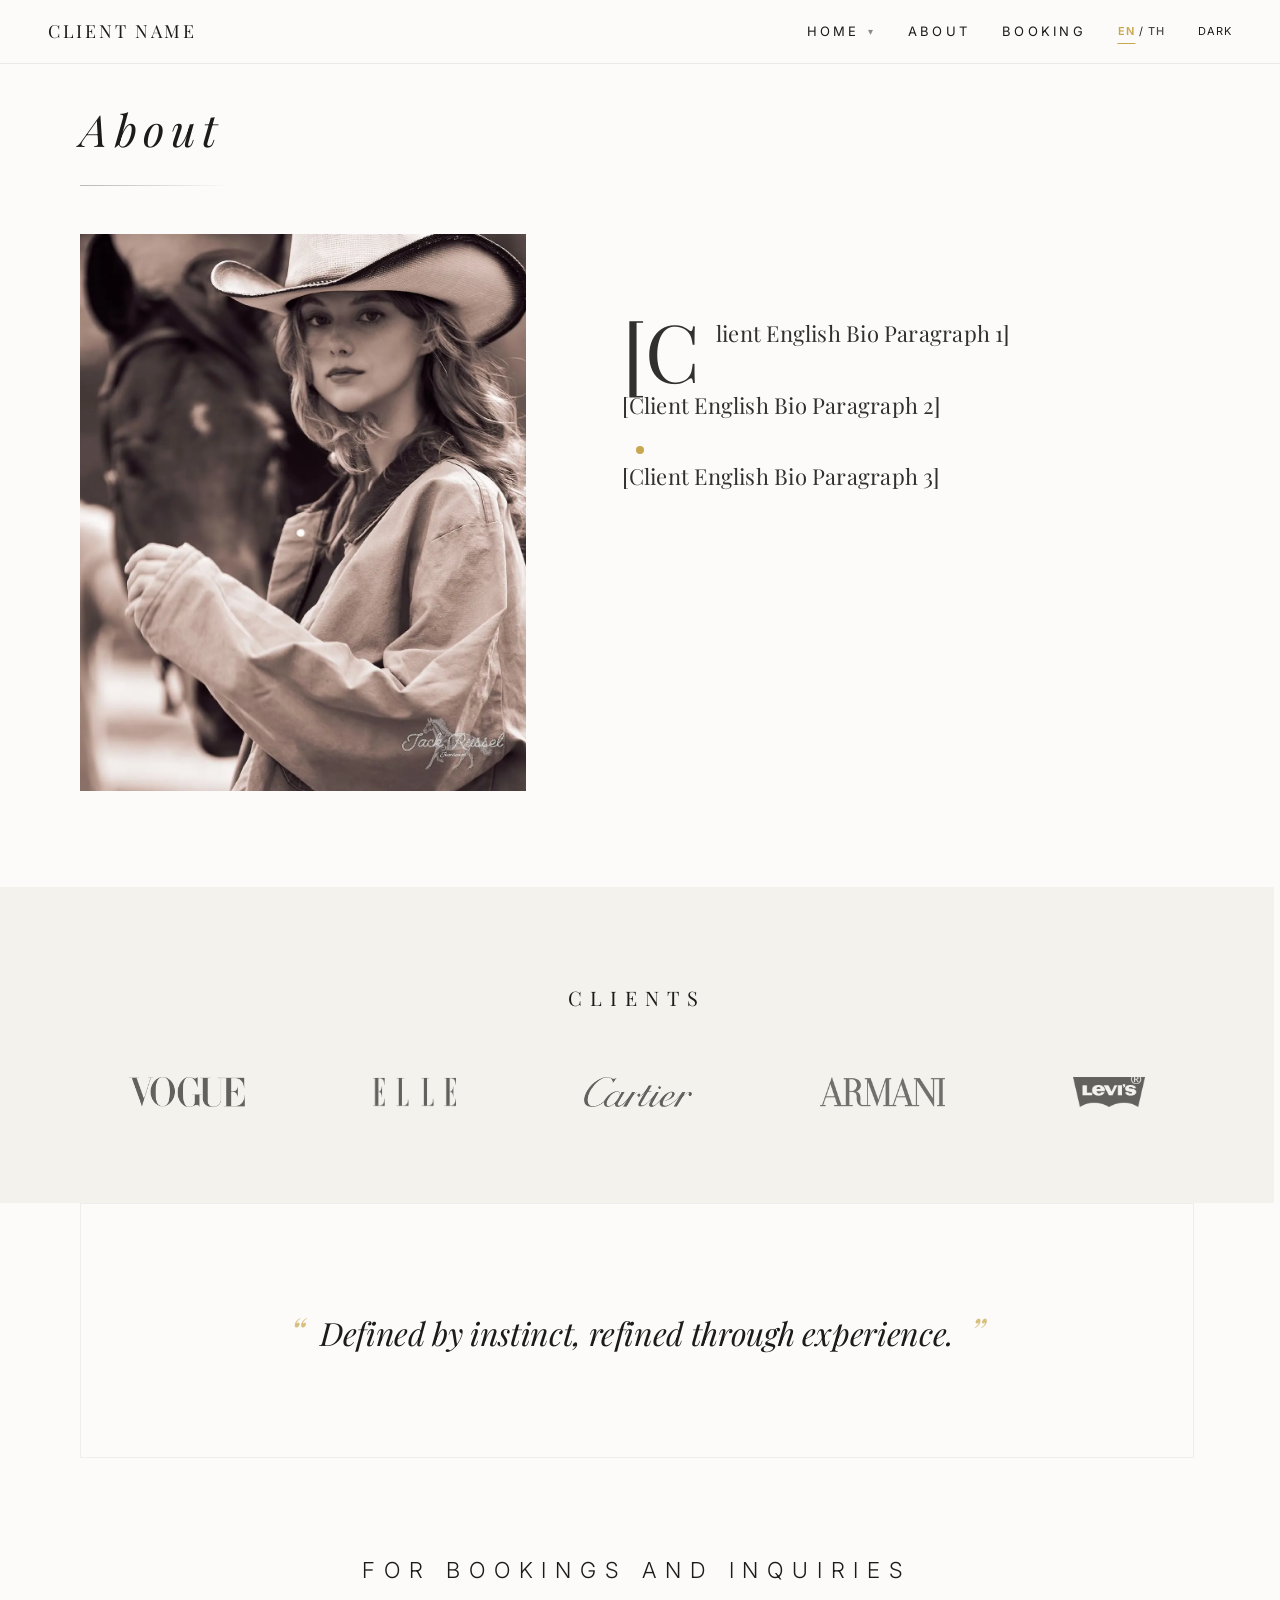
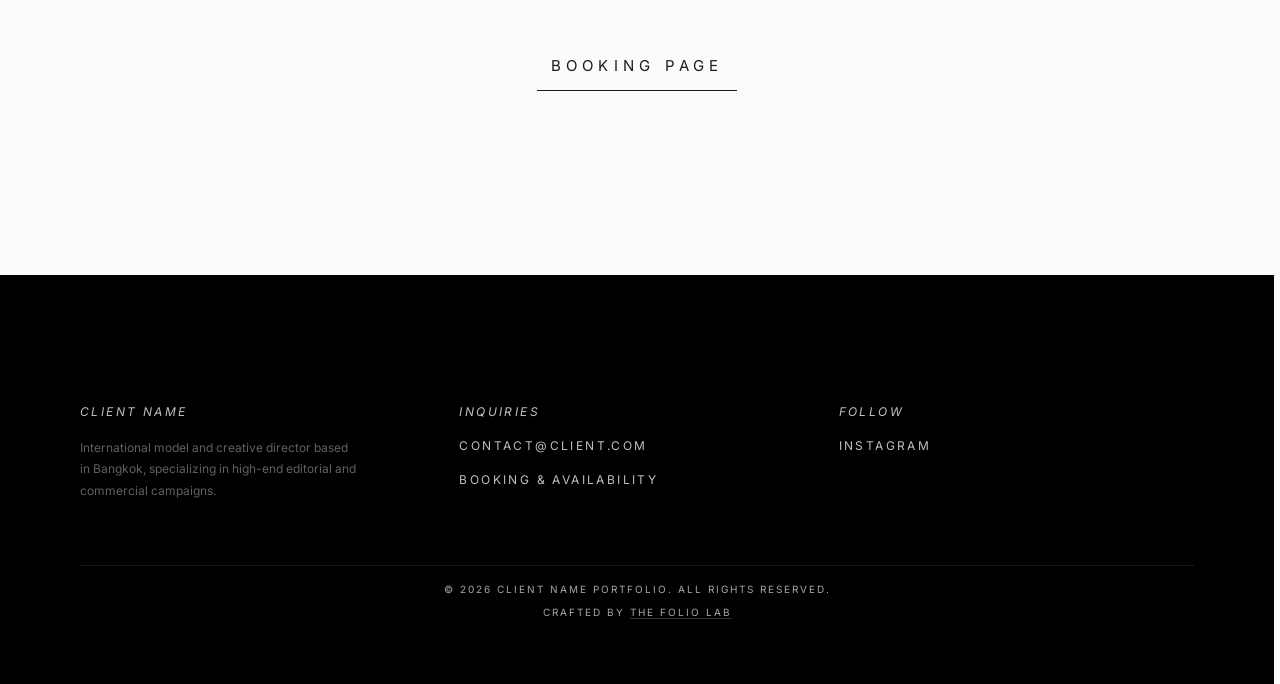
==== about.html @ 7b36c6d8 "Initial commit" ====
<!DOCTYPE html>
<html lang="en">
<head>
    <meta charset="UTF-8">
    <meta name="viewport" content="width=device-width, initial-scale=1.0">
    
    <!-- SEO & METADATA -->
    <meta name="description" content="Learn more about [Client Name] and their professional experience.">
    <meta name="robots" content="index, follow, max-image-preview:large">
    <link rel="canonical" href="https://your-client-domain.com/about.html">
    
    <!-- Open Graph -->
    <meta property="og:title" content="About | Client Name">
    <meta property="og:description" content="Learn more about [Client Name] and their professional experience.">
    <meta property="og:image" content="https://your-client-domain.com/image/about/01.webp">
    <meta property="og:url" content="https://your-client-domain.com/about.html">
    <meta property="og:type" content="profile">
    
    <!-- Twitter Cards -->
    <meta name="twitter:card" content="summary_large_image">
    <meta name="twitter:title" content="About | Client Name">
    <meta name="twitter:description" content="Learn more about [Client Name] and their professional experience.">
    <meta name="twitter:image" content="https://your-client-domain.com/image/about/01.webp">
    
    <meta name="apple-mobile-web-app-capable" content="yes">
    <meta name="apple-mobile-web-app-status-bar-style" content="black-translucent">
    <meta name="theme-color" content="#FCFBF9" media="(prefers-color-scheme: light)">
    <meta name="theme-color" content="#11100E" media="(prefers-color-scheme: dark)">
    <link rel="manifest" href="manifest.json">
    <title>About | Client Name</title>
    <link rel="stylesheet" href="style.css">
    <link href="https://fonts.googleapis.com/css2?family=Inter:wght@300;400;600&family=Playfair+Display:ital,wght@0,300;0,400;0,700;1,300;1,400&display=swap" rel="stylesheet">
    <script src="config.js"></script>

    <!-- JSON-LD Structured Data for Google -->
    <script type="application/ld+json">
    {
      "@context": "https://schema.org",
      "@type": "ProfilePage",
      "mainEntity": {
        "@type": "Person",
        "name": "Client Name",
        "image": "https://your-client-domain.com/image/about/01.webp",
        "description": "Professional model and creative director.",
        "url": "https://your-client-domain.com/about.html"
      }
    }
    </script>
</head>
<body>

    <script src="nav.js"></script>
    <section style="padding-top: 96px; border-top: none;">
        <div class="container">
            <div style="grid-column: span 12;">
                <h2 class="page-header">
                    <span lang="en">About</span>
                    <span lang="th">เกี่ยวกับฉัน</span>
                </h2>
                <div class="split-layout" style="text-align: left;">
                    <img src="image/about/01.webp" alt="Portrait" class="reveal reveal-restrained" loading="lazy">
                    <div class="bio reveal reveal-restrained delay-1">
                        <p lang="en">[Client English Bio Paragraph 1]</p>
                        <p lang="th">[Client Thai Bio Paragraph 1]</p>

                        <p lang="en">[Client English Bio Paragraph 2]</p>
                        <p lang="th">[Client Thai Bio Paragraph 2]</p>
                            
                        <p lang="en">[Client English Bio Paragraph 3]</p>
                        <p lang="th">[Client Thai Bio Paragraph 3]</p>
                    </div>
                </div>
            </div>
        </div>
    </section>

    <section class="container" style="background: var(--surface);">
        <div style="grid-column: span 12; padding: 96px 0;">
            <h2 class="reveal reveal-emotional" style="font-size: 20px; letter-spacing: 0.4em; text-align: center;">
                <span lang="en">Clients</span>
                <span lang="th">ลูกค้าที่ร่วมงาน</span>
            </h2>
            <div class="reveal reveal-fade delay-1" style="display: flex; justify-content: center; align-items: center; font-family: var(--serif); font-size: 24px; opacity: 0.6; flex-wrap: wrap; gap: 128px;">
                <img src="image/brand_icons/vogue.webp" alt="VOGUE" class="brand-logo" style="height: 30px; width: auto; object-fit: contain; pointer-events: none;" loading="lazy" decoding="async">
                <img src="image/brand_icons/elle.webp" alt="ELLE" class="brand-logo" style="height: 30px; width: auto; object-fit: contain; pointer-events: none;" loading="lazy" decoding="async">
                <img src="image/brand_icons/cartier.webp" alt="CARTIER" class="brand-logo" style="height: 30px; width: auto; object-fit: contain; pointer-events: none;" loading="lazy" decoding="async">
                <img src="image/brand_icons/armani.webp" alt="ARMANI" class="brand-logo" style="height: 30px; width: auto; object-fit: contain; pointer-events: none;" loading="lazy" decoding="async">
                <img src="image/brand_icons/levi.webp" alt="LEVI'S" class="brand-logo" style="height: 30px; width: auto; object-fit: contain; pointer-events: none;" loading="lazy" decoding="async">
            </div>
        </div>
    </section>

    <section class="container" style="padding-bottom: 160px;">
        <div style="grid-column: span 12;">
            <div class="reveal reveal-emotional" style="padding: 96px; border: 1px solid #eee;">
                <p class="editorial-quote">
                    <span lang="en">Defined by instinct, refined through experience.</span>
                    <span lang="th">ขับเคลื่อนด้วยสัญชาตญาณ หล่อหลอมด้วยประสบการณ์</span>
                </p>
            </div>
            
            <div style="margin-top: 96px; text-align: center;">
                <h3>
                    <span lang="en">For bookings and inquiries</span>
                    <span lang="th">สำหรับการจองและติดต่อสอบถาม</span>
                </h3>
                <a href="/booking.html" class="btn-bold reveal delay-1">
                    <span lang="en">Booking Page</span>
                    <span lang="th">ไปที่หน้าการจอง</span>
                </a>
            </div>
        </div>
    </section>

    <script src="footer.js"></script>
    <script src="main.js"></script>
</body>
</html>
---- style.css ----
/* ==========================================================================
   CLIENT CONFIGURATION (THEME SETTINGS)
   Update these variables to re-skin the entire website in seconds.
   ========================================================================== */
:root {
    /* 1. BRAND COLORS */
    --black: #000000;
    --white: #ffffff;
    --light-gray: #f5f5f5;
    --gold: #C9A74E; /* Primary Accent Color */

    /* 2. BRAND FONTS */
    --serif: 'Playfair Display', serif;
    --sans: 'Inter', -apple-system, BlinkMacSystemFont, "Segoe UI", Roboto, sans-serif;

    /* 3. SPACING */
    --margin: 80px;
    --gutter: 24px;

    /* Theme-aware variables */
    --bg: #FCFBF9; /* Warm alabaster white */
    --text: #1C1B19; /* Deep warm charcoal instead of pure black */
    --surface: #F4F2EC; /* Warm greige */
    --nav-bg: rgba(252, 251, 249, 0.98);
    --dropdown-bg: rgba(252, 251, 249, 0.85); /* Slightly higher opacity for warmth */
    --alt-bg: #F9F8F5; /* Warm off-white */
    --border-subtle: rgba(28, 27, 25, 0.08); /* Tinted subtle border */
    --scrollbar-thumb: rgba(28, 27, 25, 0.3); /* More visible scrollbar */
}

[data-theme="dark"] {
    --bg: #11100E; /* Subtle warm espresso black */
    --text: var(--white);
    --surface: #1C1A17; /* Warm dark gray */
    --nav-bg: rgba(17, 16, 14, 0.85);
    --dropdown-bg: rgba(28, 26, 23, 0.85);
    --alt-bg: #171512; /* Warm mid-dark gray */
    --border-subtle: rgba(255, 255, 255, 0.08); /* Slightly softer */
    --scrollbar-thumb: rgba(255, 255, 255, 0.3);
}

html {
    width: 100%;
    scrollbar-gutter: stable; /* Prevents layout shift when modals open */
}

/* Modern Scrollbar Styling (Vasilina Engine) */
::-webkit-scrollbar {
    width: 6px;
    background-color: transparent;
}
::-webkit-scrollbar-track {
    background-color: transparent;
}
::-webkit-scrollbar-thumb {
    background: var(--scrollbar-thumb);
    border-radius: 10px;
    border: 1px solid transparent;
    background-clip: padding-box;
}
::-webkit-scrollbar-thumb:hover {
    background: var(--text);
    border: 1px solid transparent;
    background-clip: padding-box;
}

/* Scroll Lock Engine (Vasilina) */
html.scroll-locked {
    scrollbar-width: none !important;
    -ms-overflow-style: none !important;
}
html.scroll-locked::-webkit-scrollbar { display: none !important; width: 0 !important; height: 0 !important; }

body {
    overflow-x: hidden;
    width: 100%;
}

* {
    margin: 0;
    padding: 0;
    box-sizing: border-box;
    -webkit-tap-highlight-color: transparent; /* Removes the default mobile browser gray tap blink universally */
}

body {
    background-color: var(--bg);
    color: var(--text);
    font-family: var(--sans);
    font-size: 18px;
    line-height: 1.5;
    letter-spacing: -0.02em; /* Slightly tighter for body text */
    -webkit-font-smoothing: antialiased;
}

/* Language Toggle Logic */
/* Hide Thai elements by default */
[lang="th"] { 
    display: none !important; 
}

/* Toggle logic: target only elements with the explicit lang attribute */
body.lang-th [lang="en"] { display: none !important; }
body.lang-th [lang="th"] { display: block !important; }
body.lang-th a[lang="th"], body.lang-th span[lang="th"] { display: inline-block !important; }

h1, h2, .logo {
    font-family: var(--serif);
    font-weight: 300; /* Lighter weight for elegance */
    text-transform: uppercase;
    letter-spacing: 0.15em; /* Increased letter spacing */
}

h1 { font-size: 96px; line-height: 0.85; } /* Larger and tighter line height */
h2 { font-size: 48px; margin-bottom: 64px; font-weight: 300; } /* Larger with more bottom margin */

h3 { 
    font-family: var(--sans); 
    font-size: 22px; 
    font-weight: 300; 
    text-transform: uppercase; 
    letter-spacing: 0.4em; 
    margin-bottom: 32px; 
    color: var(--text); 
    opacity: 1; /* Ensures text stays strictly black on white backgrounds */
}

a { text-decoration: none; color: inherit; transition: opacity 0.3s ease, color 0.3s ease; }
a:hover { opacity: 0.7; transition-delay: 0.1s; }

/* Brand Logos Theme Adaptability */
.brand-logo { 
    transition: filter 0.5s ease; 
    pointer-events: none; /* Foolproof kill switch: Blocks all click events and modal triggers */
}
[data-theme="dark"] .brand-logo { filter: invert(1) brightness(0.9); }

/* Grid System */
.container {
    max-width: 1440px;
    margin: 0 auto;
    padding: 0 var(--margin);
    display: grid;
    grid-template-columns: repeat(12, 1fr);
    gap: var(--gutter);
}

/* --- 2. NAVIGATION BAR --- */
nav {
    height: 64px; /* Reduced height for a sleeker look */
    display: flex;
    align-items: center;
    justify-content: space-between;
    padding: 0 48px; /* Reduced padding for precision */
    position: fixed;
    top: 0; 
    width: 100%;
    z-index: 100;
    background: var(--nav-bg);
    backdrop-filter: blur(10px);
    border-bottom: 1px solid var(--border-subtle);
    transition: all 0.5s cubic-bezier(0.16, 1, 0.3, 1);
}

/* --- NAVIGATION ENTRANCE ANIMATION --- */
@keyframes navEntrance {
    from {
        opacity: 0;
        transform: translateY(-10px);
    }
    to {
        opacity: 1;
        transform: translateY(0);
    }
}

.logo {
    opacity: 0;
    animation: navEntrance 1.2s cubic-bezier(0.16, 1, 0.3, 1) forwards;
    animation-delay: 0.1s;
}

@media (min-width: 769px) {
    .nav-links > * {
        opacity: 0;
        animation: navEntrance 1.2s cubic-bezier(0.16, 1, 0.3, 1) forwards;
    }
    .nav-links > *:nth-child(1) { animation-delay: 0.2s; }
    .nav-links > *:nth-child(2) { animation-delay: 0.3s; }
    .nav-links > *:nth-child(3) { animation-delay: 0.4s; }
    .nav-links > *:nth-child(4) { animation-delay: 0.5s; }
    .nav-links > *:nth-child(5) { animation-delay: 0.6s; }
}

@keyframes heroFadeIn {
    from { opacity: 0; transform: scale(1.1) translateZ(0); }
    to { opacity: 1; transform: scale(1) translateZ(0); }
}

.nav-links {
    display: flex;
    gap: 32px; /* Slightly tighter to fit theme toggle */
    font-size: 13px; /* Slightly larger font */
    text-transform: uppercase;
    letter-spacing: 0.25em; /* More spread out */
    margin-left: auto; /* Pushes the nav-links to the right */
    align-items: center;
}

.theme-toggle {
    font-size: 11px;
    letter-spacing: 0.1em;
    cursor: pointer;
    opacity: 0.6;
    transition: opacity 0.3s;
}

.lang-switch {
    font-size: 11px;
    letter-spacing: 0.1em;
    transition: all 0.3s ease;
}

.lang-switch span {
    opacity: 0.8; /* Improved visibility for non-active language */
    font-weight: 500;
    transition: all 0.3s ease;
    cursor: pointer;
    position: relative;
    display: inline-block;
}

/* Animated Line Indicator */
.lang-switch span::after {
    content: '';
    position: absolute;
    bottom: -4px;
    left: 50%;
    width: 100%;
    height: 1px;
    background-color: currentColor; /* Matches the text color automatically */
    transform: translateX(-50%) scaleX(0);
    transition: transform 0.4s cubic-bezier(0.16, 1, 0.3, 1), opacity 0.4s ease;
    opacity: 0;
}

/* Highlight EN when active */
body:not(.lang-th) .lang-switch .en {
    opacity: 1;
    font-weight: 600;
    color: var(--gold) !important;
}
body:not(.lang-th) .lang-switch .en::after {
    transform: translateX(-50%) scaleX(1);
    opacity: 1;
}

/* Highlight TH when active */
body.lang-th .lang-switch .th {
    opacity: 1;
    font-weight: 600;
    color: var(--gold) !important;
}
body.lang-th .lang-switch .th::after {
    transform: translateX(-50%) scaleX(1);
    opacity: 1;
}

.logo, .nav-links a, .lang-switch {
    color: var(--text);
    transition: color 0.5s cubic-bezier(0.16, 1, 0.3, 1);
}

/* Prevent native mobile dragging and highlighting of navigation links */
.logo, .nav-links a, .lang-switch span, .theme-toggle, .mobile-toggle {
    -webkit-user-drag: none;
    -webkit-touch-callout: none;
    user-select: none;
}

.nav-links a.active, .dropdown-trigger.active {
    color: var(--gold) !important; /* Bold gold for active state */
}

.back-to-top {
    position: fixed;
    bottom: 40px;
    right: 40px;
    font-size: 10px;
    text-transform: uppercase;
    letter-spacing: 0.4em;
    z-index: 90;
    opacity: 0;
    pointer-events: none;
    transform: translateY(20px);
    transition: opacity 0.6s cubic-bezier(0.16, 1, 0.3, 1), transform 0.6s cubic-bezier(0.16, 1, 0.3, 1), background-color 0.3s ease, color 0.3s ease, border-color 0.3s ease;
    cursor: pointer;
    background: var(--nav-bg);
    backdrop-filter: blur(10px);
    padding: 12px 24px;
    border: 1px solid var(--border-subtle);
    color: var(--text);
    -webkit-tap-highlight-color: transparent;
}
.back-to-top.visible { opacity: 1; pointer-events: auto; transform: translateY(0); }

/* Homepage Hero State: Transparent background and white text when not scrolled */
nav.on-hero:not(.scrolled) {
    background: transparent;
    backdrop-filter: none;
    border-bottom: 1px solid transparent;
}

nav.on-hero:not(.scrolled) .logo,
nav.on-hero:not(.scrolled) .nav-links a,
nav.on-hero:not(.scrolled) .lang-switch,
nav.on-hero:not(.scrolled) .theme-toggle {
    color: var(--white);
}

/* Editorial Dropdown Styling */
.dropdown {
    position: relative;
    display: inline-block;
}

.dropdown-trigger {
    position: relative;
    z-index: 102; /* Elevates above the invisible hover bridge so it remains clickable */
    display: inline-flex;
    align-items: center;
}

.dropdown-trigger::after {
    content: '▾';
    margin-left: 8px;
    font-size: 10px;
    opacity: 0.5;
    display: inline-block;
    transition: transform 0.4s cubic-bezier(0.16, 1, 0.3, 1);
}

.dropdown:hover .dropdown-trigger::after {
    transform: rotate(180deg);
    opacity: 1;
    transition-delay: 0.1s;
}

.dropdown-content {
    position: absolute;
    top: 100%;
    left: 50%;
    transform: translateX(-50%) translateY(8px); /* Tighter emergence */
    background: var(--dropdown-bg);
    backdrop-filter: blur(15px); /* Lighter blur */
    min-width: 140px; /* Reduced width */
    padding: 8px 0; /* Reduced padding */
    border: 1px solid var(--border-subtle); /* Subtle attachment */
    border-radius: 0; /* Removed border radius */
    box-shadow: none; /* Removed shadow */
    opacity: 0;
    visibility: hidden;
    transition: opacity 0.3s ease, transform 0.3s cubic-bezier(0.16, 1, 0.3, 1), visibility 0.3s;
    z-index: 101;
}

.dropdown:hover .dropdown-content {
    opacity: 1;
    visibility: visible;
    transform: translateX(-50%) translateY(0) scale(1);
    transition-delay: 0.1s;
}

.dropdown-content a {
    display: block !important; 
    padding: 12px 16px;
    font-size: 10px;
    text-align: center;
    letter-spacing: 0.3em;
    color: var(--text) !important; /* Ensure readability on theme background */
    opacity: 0;
    transform: translateY(4px);
    transition: opacity 0.3s ease, transform 0.3s ease, color 0.3s ease;
}

.dropdown:hover .dropdown-content a {
    opacity: 1;
    transform: translateY(0);
}

/* Subtle staggered entrance for the text */
.dropdown:hover .dropdown-content a:nth-child(1) { transition-delay: 0.15s; }
.dropdown:hover .dropdown-content a:nth-child(2) { transition-delay: 0.2s; }
.dropdown:hover .dropdown-content a:nth-child(3) { transition-delay: 0.25s; }
.dropdown:hover .dropdown-content a:nth-child(4) { transition-delay: 0.3s; }
.dropdown:hover .dropdown-content a:nth-child(5) { transition-delay: 0.35s; }

.dropdown-content a.active {
    color: var(--gold) !important;
    font-weight: 600;
}

/* Hamburger Icon */
.mobile-toggle {
    display: none;
    flex-direction: column;
    gap: 8px;
    cursor: pointer;
    z-index: 1001;
    /* Mobile entrance animation */
    opacity: 0;
    animation: navEntrance 1.2s cubic-bezier(0.16, 1, 0.3, 1) forwards;
    animation-delay: 0.2s;
}

.mobile-toggle span {
    width: 22px;
    height: 1px;
    background-color: currentColor;
    transition: all 0.3s cubic-bezier(0.16, 1, 0.3, 1);
}

.btn-book {
    border: 0.5px solid var(--black); /* Keep thin border */
    padding: 12px 24px; /* Slightly more padding */
    font-size: 13px; /* Slightly smaller font */
    text-transform: uppercase;
    letter-spacing: 0.15em; /* Refined letter spacing */
}

/* --- 3. HOMEPAGE SPECIFIC SECTIONS --- */
.hero {
    height: 100vh;
    display: flex;
    align-items: flex-end;
    padding: var(--margin);
    position: relative;
    color: var(--white);
    overflow: hidden; /* Necessary for the scale effect */
}

.hero-bg {
    position: absolute;
    inset: 0;
    background-color: #ccc;
    background-repeat: no-repeat;
    background-position: center 10%;
    background-size: cover;
    z-index: 0;
    transform-origin: center 20%;
    opacity: 1;
    -webkit-backface-visibility: hidden;
    backface-visibility: hidden;
    will-change: transform; /* Offloads parallax strictly to the GPU */
}

.hero:not(.loaded) .hero-bg {
    opacity: 0; /* Hide strictly while waiting for the JS gatekeeper */
}

.hero.loaded .hero-bg {
    animation: heroFadeIn 2.5s cubic-bezier(0.16, 1, 0.3, 1) both;
}

.hero-content p {
    text-transform: uppercase; /* Keep uppercase */
    letter-spacing: 0.4em; /* More spread out */
    font-size: 14px;
    margin-bottom: 12px;
    opacity: 0.9;
}

.hero::after {
    content: '';
    position: absolute;
    inset: 0;
    background: linear-gradient(to top, rgba(0,0,0,0.4), transparent);
}

.hero-content {
    position: relative;
    z-index: 1;
    max-width: 600px;
    margin-left: 6vw; /* Editorial asymmetry */
    padding-bottom: 4vh; /* Lift slightly from bottom */
}

.hero-tagline {
    font-family: var(--sans);
    font-size: 13px;
    font-weight: 400;
    text-transform: uppercase;
    letter-spacing: 0.5em; /* Editorial wide tracking */
    opacity: 0.7;
    margin-top: 24px; 
    position: relative;
}

/* Subtle Line Separator */
.hero-tagline::before {
    content: '';
    position: absolute;
    top: -12px; /* Positioned exactly in the middle of the gap */
    left: 0;
    width: 0;
    height: 1px;
    background-color: var(--white);
    opacity: 0.3;
    transition: width 1s cubic-bezier(0.16, 1, 0.3, 1) 0.2s; /* Synchronized with delay-1 */
}

/* Ensures tagline maintains its editorial softness after reveal */
.hero-tagline.reveal.active {
    opacity: 0.7;
}

.hero-tagline.reveal.active::before {
    width: 40px;
}

.hero-btns {
    margin-top: 32px;
    display: flex;
    gap: 24px;
}

.btn-primary, .btn-secondary, .btn-bold, .lang-switch span {
    transition: all 0.3s ease;
    -webkit-tap-highlight-color: transparent; /* Removes the default browser gray blink */
}

.btn-primary { background: var(--white); color: var(--black); padding: 16px 48px; font-size: 13px; text-transform: uppercase; letter-spacing: 0.25em; }
.btn-secondary { border: 1px solid var(--white); color: var(--white); padding: 16px 48px; font-size: 13px; text-transform: uppercase; letter-spacing: 0.25em; }

@media (hover: hover) {
    .back-to-top:hover { 
        color: var(--gold); 
        background: var(--white);
        border-color: var(--gold);
        transition-delay: 0.1s;
    }

    .logo:hover, 
    .nav-links a:hover, 
    .lang-switch span:hover,
    .theme-toggle:hover {
        color: var(--gold) !important;
        opacity: 1;
        transition-delay: 0.1s;
    }

    .btn-primary:hover {
        background-color: var(--gold);
        color: var(--white);
        opacity: 1;
        transition-delay: 0.1s;
    }

    .btn-secondary:hover {
        border-color: var(--gold);
        color: var(--gold);
        opacity: 1;
        transition-delay: 0.1s;
    }

    .btn-bold:hover {
        border-bottom-color: transparent;
        transform: translateY(-2px);
        color: var(--gold);
        transition-delay: 0.1s;
    }
}

/* Momentary "Blink" effect on click/tap */
.btn-primary:active {
    background: var(--gold) !important; /* The white background blinks gold */
    color: var(--black) !important; /* The black text stays black */
    transform: scale(0.97);
    transition: none; /* Instant feedback for the blink */
}

.btn-secondary:active {
    border-color: var(--gold) !important; /* The white border blinks gold */
    color: var(--gold) !important; /* The white text blinks gold */
    background: transparent !important; /* The background stays empty */
    transform: scale(0.97);
    transition: none;
}

.back-to-top:active {
    background: var(--gold) !important; /* The white background blinks gold */
    border-color: var(--gold) !important;
    color: var(--black) !important; /* The black text stays black */
    transform: scale(0.97);
    transition: none;
}

.lang-switch span:active {
    color: var(--gold) !important;
    opacity: 1 !important;
    transform: scale(0.95);
    transition: none;
}

/* Sections */
section { 
    padding: 96px 0; 
    border-top: none;
    width: 100%;
    position: relative;
    scroll-margin-top: 64px; /* Accounts for fixed header height */
}

/* --- ANIMATIONS --- */

.reveal {
    opacity: 0;
    transform: translateY(20px);
    transition: transform 0.8s cubic-bezier(0.16, 1, 0.3, 1), opacity 0.8s cubic-bezier(0.16, 1, 0.3, 1);
}

.reveal.active {
    opacity: 1;
    transform: translateY(0);
}

/* --- MOTION HIERARCHY MODIFIERS --- */
/* Modifies the transition timing for both entrance and resting states */
.reveal.reveal-cinematic { transition: transform 1.2s cubic-bezier(0.16, 1, 0.3, 1), opacity 1.2s cubic-bezier(0.16, 1, 0.3, 1); }
.reveal.reveal-confident { transition: transform 0.6s cubic-bezier(0.16, 1, 0.3, 1), opacity 0.6s cubic-bezier(0.16, 1, 0.3, 1); }
.reveal.reveal-fade      { transition: opacity 1.4s cubic-bezier(0.16, 1, 0.3, 1); }
.reveal.reveal-restrained{ transition: transform 1.0s cubic-bezier(0.16, 1, 0.3, 1), opacity 1.0s cubic-bezier(0.16, 1, 0.3, 1); }
.reveal.reveal-emotional { transition: opacity 1.8s cubic-bezier(0.16, 1, 0.3, 1); }

/* Modifies the starting position strictly before the element becomes active */
.reveal.reveal-cinematic:not(.active)  { transform: translateY(30px); }
.reveal.reveal-confident:not(.active)  { transform: translateY(10px); }
.reveal.reveal-fade:not(.active)       { transform: translateY(0); }
.reveal.reveal-restrained:not(.active) { transform: translateY(15px); }
.reveal.reveal-emotional:not(.active)  { transform: translateY(0); }

/* Staggered Reveal Delays */
.reveal.delay-1 { transition-delay: 0.15s; }
.reveal.delay-2 { transition-delay: 0.3s; }
.reveal.delay-3 { transition-delay: 0.45s; }
.reveal.delay-4 { transition-delay: 0.6s; }

.bg-alt {
    background-color: var(--alt-bg); /* Theme-aware background */
}

#highlights .container {
    max-width: 1600px;
}

.featured-grid {
    display: grid;
    grid-template-columns: repeat(4, 1fr);
    gap: var(--gutter);
    contain: layout; /* Helps Safari performance and stability */
}

.featured-item {
    display: block;
    position: relative;
    overflow: hidden;
    background-color: var(--surface);
    aspect-ratio: 3 / 4; /* Eliminates layout thrashing by holding the shape while loading */
    will-change: transform, opacity; /* Pre-allocates memory for smooth entrance reveal */
    transition: transform 0.8s cubic-bezier(0.16, 1, 0.3, 1), opacity 0.8s cubic-bezier(0.16, 1, 0.3, 1);
}

.featured-item img {
    width: 100%; 
    height: 100%;
    object-fit: cover;
    display: block;
    position: relative;
    z-index: 1;
    background-color: var(--surface);
    will-change: transform, opacity; /* Pre-allocates memory for hover state and smooth reveal */
    transition: transform 0.8s cubic-bezier(0.16, 1, 0.3, 1), opacity 0.8s cubic-bezier(0.16, 1, 0.3, 1);
}

.featured-item img:hover {
    opacity: 0.85;
    -webkit-transform: scale(1.02);
    transform: scale(1.02);
    transition-delay: 0.1s;
}

.full-grid {
    display: flex;
    gap: 48px; /* Reduced from 80px for a tighter editorial look */
    align-items: flex-start;
}

.portfolio-column {
    flex: 1;
    display: flex;
    gap: 16px;
    align-items: start;
}

.masonry-col {
    flex: 1;
    display: flex;
    flex-direction: column;
    gap: 16px;
}

.full-grid img { 
    width: 100%; 
    height: auto;
    display: block;
    background-color: var(--surface);
    position: relative;
    z-index: 1; /* Establishes clean stacking context */
    will-change: transform, opacity, box-shadow; /* Eliminates hover stutter and smooths entrance reveal */
    transition: transform 0.8s cubic-bezier(0.16, 1, 0.3, 1), opacity 0.8s cubic-bezier(0.16, 1, 0.3, 1), box-shadow 0.8s cubic-bezier(0.16, 1, 0.3, 1);
}

.full-grid img:hover { 
    -webkit-transform: scale(1.02);
    transform: scale(1.02); 
    z-index: 2; /* Forces image above column cuts on Safari */
    box-shadow: 0 20px 40px rgba(0, 0, 0, 0.1);
    transition-delay: 0.1s;
    opacity: 0.999; /* Force Safari layer redraw */
}

.video-grid {
    display: grid;
    grid-template-columns: repeat(2, 1fr);
    gap: var(--gutter);
    align-items: start;
}

.video-item {
    display: block;
    position: relative;
    overflow: hidden;
    will-change: transform, opacity; /* Smooths entrance reveal */
    transition: transform 0.8s cubic-bezier(0.16, 1, 0.3, 1), opacity 0.8s cubic-bezier(0.16, 1, 0.3, 1);
}

.video-grid video, .video-grid iframe, .video-grid wistia-player {
    width: 100%;
    aspect-ratio: 16 / 9;
    background-color: var(--surface);
    object-fit: cover;
    display: block;
    position: relative;
    z-index: 1;
    transition: transform 0.8s cubic-bezier(0.16, 1, 0.3, 1), opacity 0.8s cubic-bezier(0.16, 1, 0.3, 1);
}

.video-item:hover iframe, .video-item:hover video, .video-item:hover wistia-player {
    opacity: 0.9;
    -webkit-transform: scale(1.02);
    transform: scale(1.02);
    transition-delay: 0.1s;
}

.digitals-grid {
    display: grid;
    grid-template-columns: repeat(4, 1fr);
    gap: var(--gutter);
    contain: layout; /* Locks the grid geometry to prevent JS sorting scramble */
}
.digitals-grid img {
    width: 100%;
    aspect-ratio: 3 / 4;
    object-fit: cover;
    background-color: var(--surface);
    filter: none; /* Digitals stay raw/natural */
    display: block;
    position: relative;
    z-index: 1;
    will-change: transform, opacity; /* Hardware acceleration for smooth sweep */
    transition: transform 0.8s cubic-bezier(0.16, 1, 0.3, 1), opacity 0.8s cubic-bezier(0.16, 1, 0.3, 1);
}

.digitals-grid img:hover {
    -webkit-transform: scale(1.03);
    transform: scale(1.03);
    opacity: 0.9;
    transition-delay: 0.1s;
}

/* Prevent visual drop-glitch when opening modals */
@media (hover: hover) {
    img.freeze-hover {
        transform: scale(1.02) !important;
        opacity: 0.85 !important;
        z-index: 2 !important;
    }
    .full-grid img.freeze-hover {
        box-shadow: 0 20px 40px rgba(0, 0, 0, 0.1) !important;
        opacity: 0.999 !important; /* Safari hack */
    }
    .digitals-grid img.freeze-hover {
        transform: scale(1.03) !important;
        opacity: 0.9 !important;
    }
}

/* Section Labels for UX */
.section-label {
    grid-column: span 12;
    font-family: var(--serif);
    font-size: 32px;
    font-style: italic;
    text-transform: capitalize;
    letter-spacing: 0.15em;
    color: var(--text);
    opacity: 1; /* Ensures labels stay strictly black on white backgrounds */
    margin-bottom: 48px; 
    text-align: left; /* Shift from center to left for editorial feel */
    padding-left: 24px; /* Subtle offset */
}

.section-label {
    position: relative; /* Needed for absolute positioning of pseudo-elements */
    padding-bottom: 24px; /* Space for the line below */
}

.section-label::before {
    content: '';
    position: absolute;
    bottom: 0;
    left: 24px; /* Match padding */
    width: 120px;
    height: 1px;
    background: linear-gradient(to right, var(--text), transparent); /* Fade out to the right */
    opacity: 0.3;
}

.section-label::after { content: none; }

/* Center alignment override for Measurements */
#measurements .section-label {
    text-align: center;
    padding-left: 0;
}
#measurements .section-label::before {
    left: 50%;
    transform: translateX(-50%);
    background: linear-gradient(to right, transparent, var(--text), transparent); /* Fade evenly */
}

/* --- 5. SUBPAGE HEADERS (Independent from Homepage) --- */
.page-header {
    font-family: var(--serif);
    font-size: 44px;
    font-style: italic;
    text-transform: capitalize;
    letter-spacing: 0.15em;
    color: var(--text);
    text-align: left;
    margin-bottom: 48px;
    position: relative;
    padding-bottom: 24px;
}

.page-header::before {
    content: '';
    position: absolute;
    bottom: 0;
    left: 0;
    width: 150px; /* Slightly wider line for main pages */
    height: 1px;
    background: linear-gradient(to right, var(--text), transparent); /* Fade out to the right */
    opacity: 0.3;
}

.page-description {
    font-family: var(--serif);
    font-style: italic;
    font-size: 20px;
    line-height: 1.6;
    opacity: 0.9; /* Subtle softness but maintains black character */
    color: var(--text);
    text-align: left;
}

.editorial-quote {
    font-family: var(--serif);
    font-style: italic;
    font-size: 32px;
    line-height: 1.6;
    color: var(--text);
    opacity: 1; /* Ensures quote remains impactful black on white */
    text-align: center;
}

.editorial-quote::before,
.editorial-quote::after {
    color: var(--gold);
    opacity: 0.7;
    font-size: 1.2em;
    transition: opacity 0.3s ease;
}

.editorial-quote::before { content: '“'; margin-right: 8px; }
.editorial-quote::after { content: '”'; margin-left: 8px; }

#measurements {
    padding: 48px 0;
}

.info-strip {
    padding: 24px 0;
    text-align: center;
    display: flex;
    justify-content: center;
    gap: 48px;
    font-family: var(--serif);
    font-style: italic;
    font-size: 18px;
    letter-spacing: 2px;
    opacity: 0.8;
}

/* --- 4. CALL TO ACTION & FOOTER --- */
.cta-section {
    text-align: center;
    padding: 160px 0;
    border-top: 1px solid rgba(0,0,0,0.05);
}

.btn-bold {
    display: inline-block;
    border-bottom: 1px solid var(--text);
    color: var(--text);
    padding: 12px 0; /* Slightly more vertical padding */
    margin: 24px 12px;
    font-size: 15px; /* Slightly larger font */
    text-transform: uppercase;
    letter-spacing: 0.35em; /* More spread out */
    min-width: 200px;
    transition: all 0.3s ease;
}

.contact-list {
    display: flex;
    justify-content: center;
    gap: 32px;
    flex-wrap: wrap;
    margin-top: 24px;
}

.contact-list .btn-bold {
    margin: 12px 0; /* Horizontal spacing is now handled by gap */
    min-width: 160px; /* More compact for a single-row feel */
}

/* --- 5. PAGE SPECIFIC LAYOUTS (About & Booking) --- */
.split-layout {
    display: flex;
    gap: 96px;
    align-items: flex-start;
}
.split-layout img { width: 40%; height: auto; }
.split-layout .bio { 
    width: 50%; 
    font-family: var(--serif); 
    font-size: 22px; 
    line-height: 1.8; 
    color: var(--text); 
    opacity: 0.9;
    letter-spacing: 0.01em;
    text-align: left;
    margin-top: 80px; /* Staggered offset relative to the image */
}
.split-layout .bio p { margin-bottom: 32px; }
.split-layout .bio p:last-child { margin-bottom: 0; }

/* Editorial Drop Cap */
.split-layout .bio p:first-of-type::first-letter {
    float: left;
    font-size: 80px;
    line-height: 0.8;
    padding-top: 4px;
    padding-right: 16px;
    font-family: var(--serif);
}

/* Modal Styles */
.modal {
    position: fixed;
    z-index: 2000;
    left: 0;
    top: 0;
    width: 100%;
    height: 100%;
    background-color: rgba(0, 0, 0, 0.95);
    backdrop-filter: blur(5px);
    cursor: pointer;
    opacity: 0;
    visibility: hidden;
    transition: opacity 0.4s cubic-bezier(0.16, 1, 0.3, 1), visibility 0.4s;
    will-change: opacity; /* GPU Acceleration */
    -webkit-backface-visibility: hidden;
    backface-visibility: hidden;
}

.modal.show-modal {
    opacity: 1;
    visibility: visible;
}

.modal-content {
    margin: auto;
    display: block;
    max-width: 90%;
    max-height: 90%;
    position: absolute;
    top: 50%;
    left: 50%;
    transform: translate(-50%, -50%) scale(0.95);
    opacity: 0;
    object-fit: contain;
    cursor: default; /* Overrides the parent pointer to tell the browser it's not a button */
    -webkit-touch-callout: default; /* Explicitly forces the long-press 'Save Image' menu on iOS */
    transition: transform 0.4s cubic-bezier(0.16, 1, 0.3, 1), opacity 0.4s cubic-bezier(0.16, 1, 0.3, 1);
    will-change: transform, opacity; /* GPU Acceleration */
    -webkit-backface-visibility: hidden;
    backface-visibility: hidden;
}

.modal.show-modal .modal-content {
    transform: translate(-50%, -50%) scale(1);
    opacity: 1;
}

/* Modal Navigation */
.modal-nav {
    position: absolute;
    top: 50%;
    transform: translateY(-50%);
    color: var(--white);
    font-size: 32px;
    font-weight: 300;
    cursor: pointer;
    padding: 48px;
    user-select: none;
    z-index: 2001;
    transition: opacity 0.3s;
}
.modal-nav:hover { opacity: 0.5; transition-delay: 0.1s; }
.modal-prev { left: 0; }
.modal-next { right: 0; }

@media (max-width: 390px) {
    .modal-nav { padding: 20px; font-size: 24px; }
}

footer {
    padding: 128px 0 64px;
    background-color: var(--black);
    color: var(--white);
    margin-top: 0;
}

.footer-column {
    grid-column: span 4;
}

.footer-label {
    font-family: var(--serif);
    font-style: italic;
    font-size: 20px;
    letter-spacing: 0.02em;
    color: var(--white);
    margin-bottom: 32px;
}

.footer-column a, .footer-column p {
    font-size: 12px;
    text-transform: uppercase;
    letter-spacing: 0.2em;
    display: block;
    margin-bottom: 16px;
    color: rgba(255, 255, 255, 0.75);
    font-family: var(--sans);
}

.footer-column a {
    transition: all 0.3s ease;
    width: fit-content;
}

.footer-column a:hover {
    color: var(--white);
    transform: translateX(4px);
    transition-delay: 0.1s;
}

.footer-bottom {
    grid-column: span 12;
    text-align: center;
    font-size: 10px;
    color: rgba(255, 255, 255, 0.65);
    text-transform: uppercase;
    letter-spacing: 0.2em;
    padding-top: 16px;
    margin-top: 24px;
    border-top: 1px solid rgba(255, 255, 255, 0.1);
}

.footer-bottom .attribution {
    margin-top: 8px;
}

.footer-bottom .designer-link {
    display: inline;
    border-bottom: 1px solid rgba(255, 255, 255, 0.2);
    transition: all 0.3s ease;
}

.footer-bottom .designer-link:hover {
    color: var(--gold);
    border-bottom-color: var(--gold);
    opacity: 1;
    transition-delay: 0.1s;
}

/* --- 6. GLOBAL RESPONSIVENESS --- */

/* Tablet & Small Laptops (1024px and below) */
@media (max-width: 1024px) {
    :root { --margin: 64px; }
    h1 { font-size: 80px; }
    .splash-logo { font-size: 36px; }
    .featured-grid { grid-template-columns: repeat(2, 1fr); } /* Changed from 3 to 2 to ensure symmetry for 4 images */

    /* Trigger Mobile Hamburger Menu on Tablets */
    .mobile-toggle { display: flex; }

    .nav-links {
        position: fixed;
        top: 0;
        right: 0;
        transform: translateX(100%);
        width: 100%;
        height: 100vh;
        background: var(--nav-bg);
        backdrop-filter: blur(15px); /* Reduced for buttery smooth mobile entrance */
        flex-direction: column;
        justify-content: center;
        align-items: center;
        gap: 16px;
        transition: transform 0.4s cubic-bezier(0.16, 1, 0.3, 1); /* Faster snap */
        z-index: 1000;
        padding: 96px 48px;
        margin-left: 0;
        overflow-x: hidden;
        overflow-y: auto;
        overscroll-behavior: contain; /* Stops background page drag */
        touch-action: pan-y; /* Locks gestures strictly to vertical to prevent horizontal sliding */
    }

    nav.nav-open .nav-links { transform: translateX(0); }
    nav.nav-open .logo { color: var(--text) !important; }
    nav.nav-open .mobile-toggle span { background-color: var(--text) !important; }
    nav.nav-open .nav-links a,
    nav.nav-open .lang-switch,
    nav.nav-open .theme-toggle { color: var(--text) !important; }
    
    /* Ensure the currently active page/section stays gold */
    nav.nav-open .nav-links a.active,
    nav.nav-open .dropdown-trigger.active { color: var(--gold) !important; }

    /* Animate Hamburger to X */
    nav.nav-open .mobile-toggle span:nth-child(1) { transform: translateY(4.5px) rotate(45deg); }
    nav.nav-open .mobile-toggle span:nth-child(2) { transform: translateY(-4.5px) rotate(-45deg); }

    .dropdown { width: 100%; display: flex; flex-direction: column; align-items: center; }

    /* Editorial Mobile Typography */
    .nav-links > a, .dropdown-trigger {
        font-family: var(--serif) !important;
        font-size: 24px !important;
        font-style: italic;
        text-transform: capitalize !important;
        letter-spacing: 0.1em !important;
        color: var(--text);
        display: flex !important;
        justify-content: center;
        width: 100%;
    }

    /* Animation for links when menu opens */
    .nav-links > * {
        opacity: 0;
        transform: translateY(20px);
        transition: opacity 0.2s ease, transform 0s 0.3s, color 0s 0.3s !important;
    }

    nav.nav-open .nav-links > * { opacity: 1; transform: translateY(0); transition: opacity 0.6s cubic-bezier(0.16, 1, 0.3, 1), transform 0.6s cubic-bezier(0.16, 1, 0.3, 1), color 0.6s ease !important; }
    nav.nav-open .nav-links > *:nth-child(1) { transition-delay: 0.1s; }
    nav.nav-open .nav-links > *:nth-child(2) { transition-delay: 0.2s; }
    nav.nav-open .nav-links > *:nth-child(3) { transition-delay: 0.3s; }
    nav.nav-open .nav-links > *:nth-child(4) { transition-delay: 0.4s; }
    nav.nav-open .nav-links > *:nth-child(5) { transition-delay: 0.5s; }

    /* Show sub-links on mobile as a clean, flat list without the "brick" container */
    .dropdown-content {
        position: static;
        display: flex !important;
        flex-direction: column;
        align-items: center;
        gap: 8px;
        opacity: 1;
        visibility: visible;
        transform: none !important; /* Overrides the desktop hover shift that jolts the block left */
        background: transparent;
        backdrop-filter: none;
        box-shadow: none;
        border: none;
        padding: 8px 0 16px 0;
    }

    .dropdown-content a { font-size: 11px !important; text-transform: uppercase !important; letter-spacing: 0.3em !important; opacity: 0.4; padding: 4px 0 !important; transform: none !important; transition-delay: 0s !important; }
    .dropdown-content a.active { opacity: 1 !important; color: var(--gold) !important; }
    .lang-switch { margin-top: 24px; font-size: 14px; }
    .dropdown-trigger::after { display: none; }

    /* Balancing About Page for Tablet/Small Laptops */
    .split-layout { gap: 48px; }
    .split-layout img { width: 48%; }
    .split-layout .bio { width: 48%; font-size: 20px; }
    .split-layout .bio { margin-top: 48px; }
    .split-layout .bio p:first-of-type::first-letter { font-size: 64px; }

    /* Cal.com Widget & Booking Layout Adjustments for Tablets and below */
    [id="my-cal-inline-booking-request"] { min-height: 600px !important; margin-top: 48px !important; }
    .inquiry-section { margin-top: 64px !important; }
}

/* Small Tablets & Large Mobiles (768px and below) */
@media (max-width: 768px) {
    :root { --margin: 48px; --gutter: 16px; }
    
    h1 { font-size: 64px; }
    .splash-logo { font-size: 32px; }
    h2 { font-size: 36px; margin-bottom: 48px; }
    .page-header { font-size: 38px; }
    
    .container { grid-template-columns: 1fr; } /* Simplifies layout for tablets */

    nav { padding: 0 24px; }

    /* Grids */
    .featured-grid { grid-template-columns: repeat(2, 1fr); }
    .full-grid { gap: 24px; }
    .portfolio-column { gap: 16px; }
    .video-grid { grid-template-columns: 1fr; }
    
    /* About Page Bio */
    .split-layout { flex-direction: column; gap: 48px; }
    .split-layout img, .split-layout .bio { width: 100%; }
    .split-layout .bio { margin-top: 0; } /* Reset stagger on mobile */
    .split-layout .bio { font-size: 18px; }
    
    /* Editorial Box Overrides */
    [style*="padding: 100px"] { padding: 64px 24px !important; }
    .editorial-quote { font-size: 24px; }

    /* Client Logos */
    [style*="gap: 120px"] { gap: 64px !important; }
}

/* Standard Mobile (480px and below) */
@media (max-width: 480px) {
    :root { --margin: 24px; }
    
    h1 { font-size: 38px; line-height: 1.1; letter-spacing: 0.02em; } /* Smaller to fit narrow screens */
    .splash-logo { font-size: 28px; line-height: 1.1; letter-spacing: 0.15em; }
    .hero-tagline { font-size: 11px; letter-spacing: 0.3em; }
    .page-header { font-size: 32px; margin-bottom: 32px; } /* Scales down subpage titles */
    
    nav { height: 64px; }
    .btn-book { padding: 8px 16px; font-size: 12px; }
    
    .hero-btns { flex-direction: column; gap: 16px; }
    .btn-primary, .btn-secondary { padding: 12px 24px; font-size: 12px; letter-spacing: 0.2em; }

    section { padding: 48px 0; } /* Tighter vertical rhythm */
    .section-label { font-size: 24px; padding-bottom: 16px; padding-left: 16px; }
    .section-label::before { width: 60px; left: 16px; }
    .section-label { margin-bottom: 24px; } /* Reduced from 48px */

    /* Grid Resets */
    .featured-grid { grid-template-columns: repeat(2, 1fr); gap: 16px; } /* 2 columns for less scrolling */
    
    /* Revert to stable CSS Columns for mobile masonry */
    .full-grid { 
        display: block; 
        column-count: 2; 
        column-gap: 16px; 
    } 
    .portfolio-column, .masonry-col { display: contents; } 
    .full-grid img { margin-bottom: 16px; }

    /* Measurements */
    .info-strip { flex-wrap: wrap; gap: 16px; padding: 16px 0; font-size: 14px; }
    
    /* CTA & Footer */
    .cta-section { padding: 96px 0; }
    .btn-bold { min-width: unset; width: 70%; margin: 16px auto; font-size: 12px; letter-spacing: 0.25em; padding: 8px 0; }
    
    footer { padding: 96px 0 96px; }

    /* Digitals Grid Fix */
    .digitals-grid { grid-template-columns: repeat(2, 1fr); gap: 16px; }

    /* Refine Bio Readability */
    .split-layout .bio { 
        font-size: 17px; 
        line-height: 1.7; 
    }
    .split-layout .bio p:first-of-type::first-letter { 
        font-size: 52px; 
    }

    .footer-column, .footer-bottom { grid-column: span 1; }
    .footer-label { margin-bottom: 24px; font-size: 18px; }

    .contact-list { 
        display: grid; 
        grid-template-columns: repeat(2, 1fr); 
        gap: 16px; 
    }
    .contact-list .btn-bold { min-width: unset; width: 100%; margin: 8px 0; font-size: 11px; letter-spacing: 0.2em; }

    .back-to-top {
        bottom: 24px;
        right: 24px;
        padding: 12px 16px;
        font-size: 9px;
    }
}

/* --- NATIVE APP TRANSITIONS --- */
.app-transition-curtain {
    position: fixed;
    top: 0; left: 0; width: 100vw; height: 100vh;
    background-color: var(--bg);
    z-index: 9999;
    pointer-events: none;
    opacity: 0;
    visibility: hidden;
    transition: opacity 1.2s cubic-bezier(0.16, 1, 0.3, 1), visibility 1.2s;
}
.app-transition-curtain.start-covered {
    opacity: 1 !important;
    visibility: visible !important;
    transition: none !important;
}
.app-transition-curtain.curtain-cover {
    opacity: 1;
    visibility: visible;
}

/* --- LUXURY SPLASH SCREEN --- */
.splash-screen {
    position: fixed;
    top: 0; left: 0; width: 100vw; height: 100vh;
    background-color: var(--black);
    z-index: 10000;
    display: flex;
    justify-content: center;
    align-items: center;
    transition: opacity 1.2s cubic-bezier(0.16, 1, 0.3, 1), visibility 1.2s;
}
.splash-screen.hidden {
    opacity: 0;
    visibility: hidden;
}
.splash-logo {
    font-family: var(--serif);
    font-size: 44px;
    font-weight: 300;
    text-transform: uppercase;
    letter-spacing: 0.15em;
    line-height: 0.85;
    text-align: center;
    color: var(--white);
    opacity: 0;
    animation: splashEntrance 1.5s cubic-bezier(0.16, 1, 0.3, 1) 0.2s forwards;
    animation-play-state: paused;
    will-change: transform, opacity; /* GPU Acceleration */
    -webkit-backface-visibility: hidden;
    backface-visibility: hidden;
}
html.fonts-loaded .splash-logo {
    animation-play-state: running;
}
@keyframes splashEntrance {
    from { opacity: 0; transform: scale(0.95) translateZ(0); }
    to   { opacity: 1; transform: scale(1) translateZ(0); }
}

/* --- 7. CUSTOM CURSOR --- */
@media (hover: hover) {
    /* Hide default cursor universally to prevent native pointers from showing */
    *, *::before, *::after {
        cursor: none !important;
    }

    .cursor-dot {
        width: 8px;
        height: 8px;
        background-color: var(--gold);
        border-radius: 50%;
        position: fixed;
        top: 0;
        left: 0;
        pointer-events: none;
        z-index: 9998; /* Punches through UI/modals but stays gracefully behind splash and curtains */
        transform: translate(-50%, -50%);
        transition: width 0.3s cubic-bezier(0.16, 1, 0.3, 1), height 0.3s cubic-bezier(0.16, 1, 0.3, 1), opacity 0.3s ease;
        will-change: transform, width, height;
    }

    .cursor-dot.hover {
        width: 40px;
        height: 40px;
        background-color: transparent;
        border: 1px solid var(--gold);
    }
}
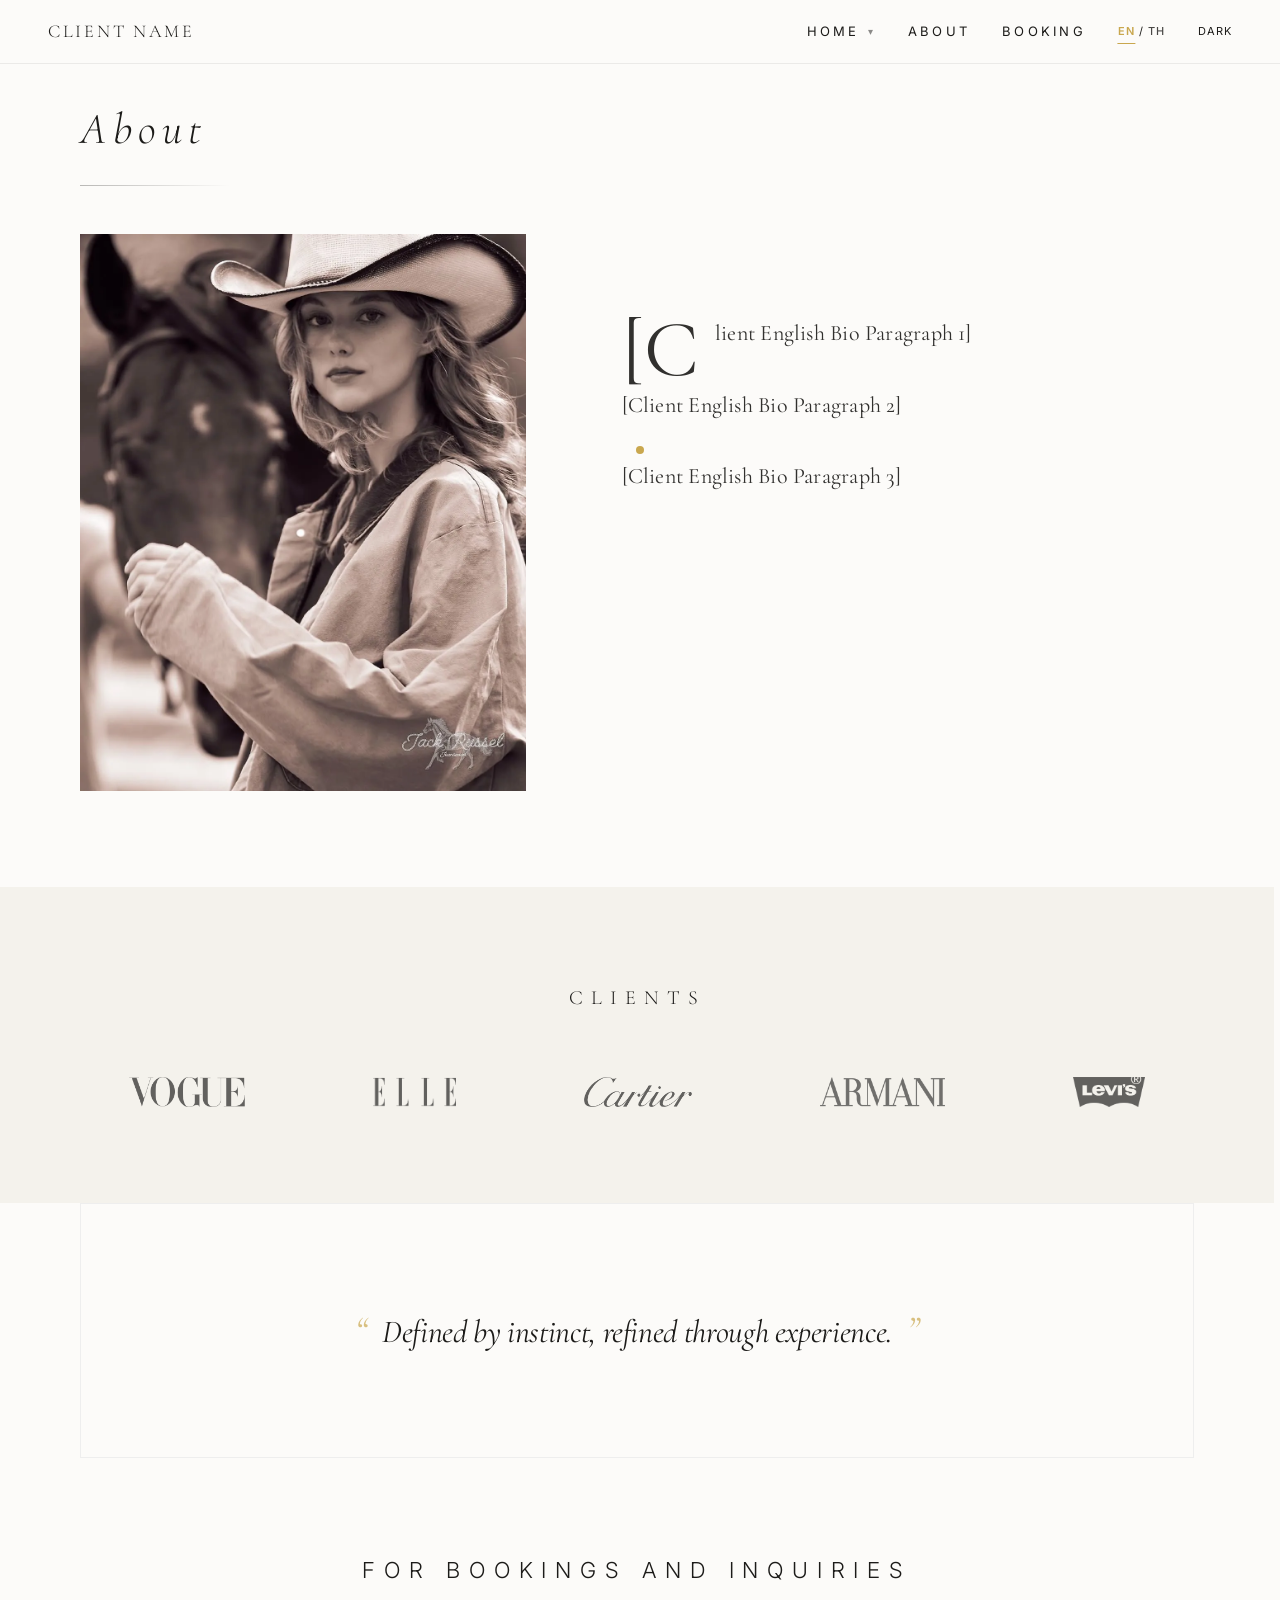
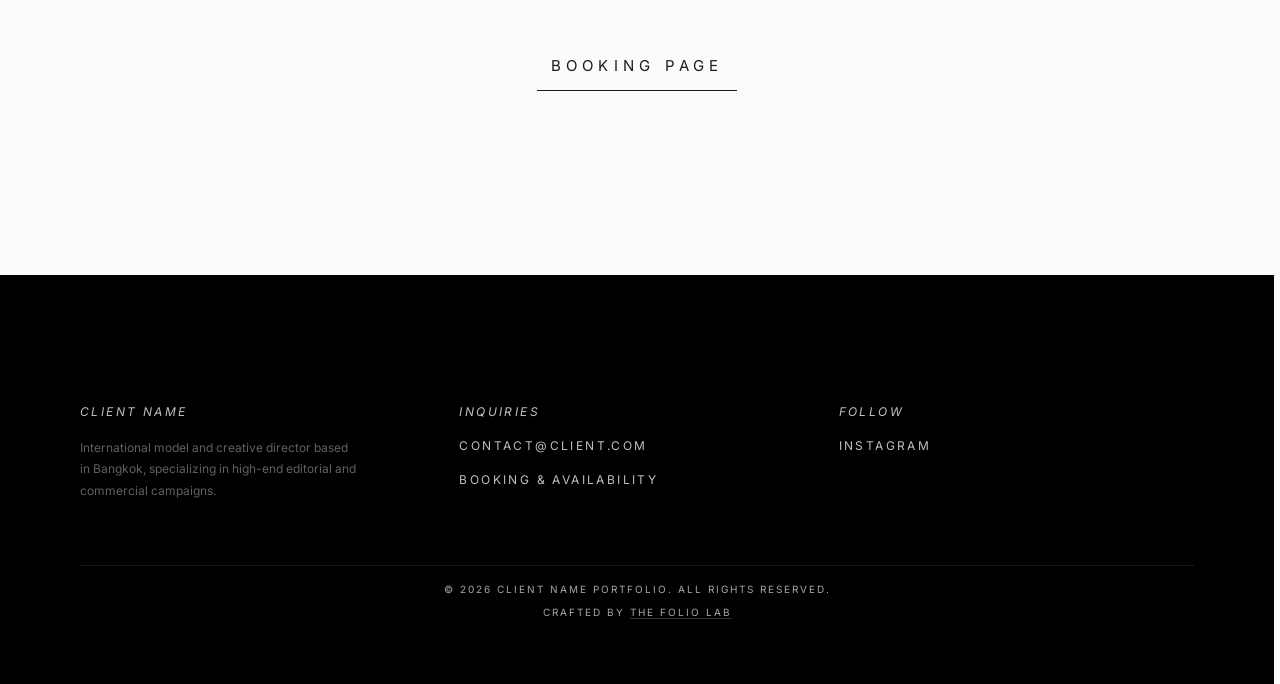
==== commit e10474ba: "Edit" ====
--- a/about.html
+++ b/about.html
@@ -29,7 +29,7 @@
     <link rel="manifest" href="manifest.json">
     <title>About | Client Name</title>
     <link rel="stylesheet" href="style.css">
-    <link href="https://fonts.googleapis.com/css2?family=Inter:wght@300;400;600&family=Playfair+Display:ital,wght@0,300;0,400;0,700;1,300;1,400&display=swap" rel="stylesheet">
+    <link href="https://fonts.googleapis.com/css2?family=Inter:wght@300;400;600&family=Cormorant+Garamond:ital,wght@0,300;0,400;0,600;1,300;1,400&display=swap" rel="stylesheet">
     <script src="config.js"></script>
 
     <!-- JSON-LD Structured Data for Google -->
--- a/style.css
+++ b/style.css
@@ -10,7 +10,7 @@
     --gold: #C9A74E; /* Primary Accent Color */
 
     /* 2. BRAND FONTS */
-    --serif: 'Playfair Display', serif;
+    --serif: 'Cormorant Garamond', serif;
     --sans: 'Inter', -apple-system, BlinkMacSystemFont, "Segoe UI", Roboto, sans-serif;
 
     /* 3. SPACING */
@@ -111,7 +111,13 @@
     letter-spacing: 0.15em; /* Increased letter spacing */
 }
 
-h1 { font-size: 96px; line-height: 0.85; } /* Larger and tighter line height */
+h1 { 
+    font-family: var(--serif);
+    font-weight: 300; 
+    font-size: 96px; 
+    line-height: 0.9; 
+    letter-spacing: 0.02em;
+}
 h2 { font-size: 48px; margin-bottom: 64px; font-weight: 300; } /* Larger with more bottom margin */
 
 h3 { 
@@ -474,7 +480,7 @@
     content: '';
     position: absolute;
     inset: 0;
-    background: linear-gradient(to top, rgba(0,0,0,0.4), transparent);
+    background: linear-gradient(to top, rgba(0,0,0,0.2), transparent);
 }
 
 .hero-content {
@@ -529,8 +535,8 @@
     -webkit-tap-highlight-color: transparent; /* Removes the default browser gray blink */
 }
 
-.btn-primary { background: var(--white); color: var(--black); padding: 16px 48px; font-size: 13px; text-transform: uppercase; letter-spacing: 0.25em; }
-.btn-secondary { border: 1px solid var(--white); color: var(--white); padding: 16px 48px; font-size: 13px; text-transform: uppercase; letter-spacing: 0.25em; }
+.btn-primary { background: var(--white); color: var(--black); padding: 12px 36px; font-size: 12px; text-transform: uppercase; letter-spacing: 0.25em; }
+.btn-secondary { border: 1px solid var(--white); color: var(--white); padding: 12px 36px; font-size: 12px; text-transform: uppercase; letter-spacing: 0.25em; }
 
 @media (hover: hover) {
     .back-to-top:hover { 
@@ -1034,6 +1040,110 @@
     opacity: 1;
 }
 
+.modal-caption {
+    position: fixed;
+    left: 32px;
+    bottom: 32px;
+    z-index: 2002;
+    max-width: min(440px, calc(100vw - 64px));
+    max-height: 30vh;
+    overflow-y: auto;
+    padding: 18px 20px;
+    background: rgba(8, 8, 8, 0.86);
+    color: var(--white);
+    border: 1px solid rgba(201, 169, 110, 0.45);
+    backdrop-filter: blur(18px);
+    cursor: default;
+    opacity: 0;
+    visibility: hidden;
+    pointer-events: none;
+    transition: opacity 0.22s ease-out, visibility 0.22s ease-out;
+}
+
+.modal-caption.visible {
+    opacity: 1;
+    visibility: visible;
+    pointer-events: auto;
+}
+
+.modal-caption__kicker {
+    font-family: var(--sans);
+    font-size: 10px;
+    font-weight: 600;
+    letter-spacing: 0.26em;
+    line-height: 1.2;
+    color: var(--gold);
+    text-transform: uppercase;
+    margin-bottom: 8px;
+}
+
+.modal-caption__text {
+    font-family: var(--sans);
+    font-size: 12px;
+    line-height: 1.7;
+    letter-spacing: 0.12em;
+    text-transform: uppercase;
+}
+
+.modal-caption-toggle,
+.modal-fullscreen-toggle {
+    position: fixed;
+    right: 32px;
+    bottom: 32px;
+    z-index: 2002;
+    display: none;
+    padding: 12px 14px;
+    background: rgba(8, 8, 8, 0.86);
+    color: var(--white);
+    border: 1px solid rgba(201, 169, 110, 0.45);
+    backdrop-filter: blur(18px);
+    font-family: var(--sans);
+    font-size: 10px;
+    font-weight: 600;
+    letter-spacing: 0.22em;
+    line-height: 1;
+    text-transform: uppercase;
+    cursor: pointer;
+    transition: border-color 0.3s ease, color 0.3s ease, background-color 0.3s ease;
+}
+
+.modal-caption-toggle.visible,
+.modal-fullscreen-toggle.visible {
+    display: inline-flex;
+}
+
+@media (hover: hover) and (pointer: fine) {
+    .modal-caption-toggle:hover,
+    .modal-fullscreen-toggle:hover {
+        color: var(--gold);
+        border-color: var(--gold);
+    }
+}
+
+.modal-fullscreen-toggle {
+    bottom: 82px;
+}
+
+.modal:not(.has-caption-controls) .modal-fullscreen-toggle {
+    bottom: 32px;
+}
+
+.modal.is-immersive .modal-caption,
+.modal.is-immersive .modal-caption-toggle,
+.modal.is-immersive .modal-fullscreen-toggle,
+.modal.is-immersive .modal-nav {
+    opacity: 0 !important;
+    visibility: hidden !important;
+    pointer-events: none !important;
+}
+
+.modal.is-immersive .modal-content {
+    width: 100vw;
+    height: 100vh;
+    max-width: 100vw;
+    max-height: 100vh;
+}
+
 /* Modal Navigation */
 .modal-nav {
     position: absolute;
@@ -1052,8 +1162,78 @@
 .modal-prev { left: 0; }
 .modal-next { right: 0; }
 
+.comp-card-modal-note {
+    position: absolute;
+    bottom: 40px;
+    left: 50%;
+    z-index: 2001;
+    width: 100%;
+    text-align: center;
+    transform: translateX(-50%);
+}
+
 @media (max-width: 390px) {
     .modal-nav { padding: 20px; font-size: 24px; }
+}
+
+@media (max-width: 768px) {
+    .modal {
+        --modal-mobile-toolbar-clearance: clamp(148px, 18vh, 220px);
+    }
+
+    .modal-content {
+        max-height: calc(100svh - 32px);
+    }
+
+    .modal.has-caption .modal-content {
+        max-height: calc(100svh - var(--modal-mobile-toolbar-clearance) - 72px);
+    }
+
+    .modal.is-immersive .modal-content {
+        height: 100svh;
+        max-height: 100svh;
+    }
+
+    .comp-card-modal-note {
+        bottom: calc(var(--modal-mobile-toolbar-clearance) + max(24px, env(safe-area-inset-bottom))) !important;
+    }
+
+    #compCardImg {
+        max-height: calc(100svh - 160px) !important;
+    }
+
+    .modal-caption {
+        left: 16px;
+        right: 16px;
+        bottom: calc(var(--modal-mobile-toolbar-clearance) + max(16px, env(safe-area-inset-bottom)));
+        max-width: none;
+        max-height: min(24vh, 190px);
+        padding: 14px 16px;
+    }
+
+    .modal-caption__text {
+        font-size: 11px;
+    }
+
+    .modal-caption-toggle {
+        right: 16px;
+        bottom: calc(var(--modal-mobile-toolbar-clearance) + max(16px, env(safe-area-inset-bottom)) + 56px);
+        font-size: 9px;
+        letter-spacing: 0.18em;
+        padding: 10px 12px;
+    }
+
+    .modal-fullscreen-toggle {
+        right: 16px;
+        bottom: calc(var(--modal-mobile-toolbar-clearance) + max(16px, env(safe-area-inset-bottom)) + 104px);
+        font-size: 9px;
+        letter-spacing: 0.18em;
+        padding: 10px 12px;
+    }
+
+    .modal:not(.has-caption-controls) .modal-fullscreen-toggle {
+        bottom: calc(var(--modal-mobile-toolbar-clearance) + max(16px, env(safe-area-inset-bottom)) + 56px);
+    }
 }
 
 footer {
@@ -1431,4 +1611,4 @@
         background-color: transparent;
         border: 1px solid var(--gold);
     }
-}+}
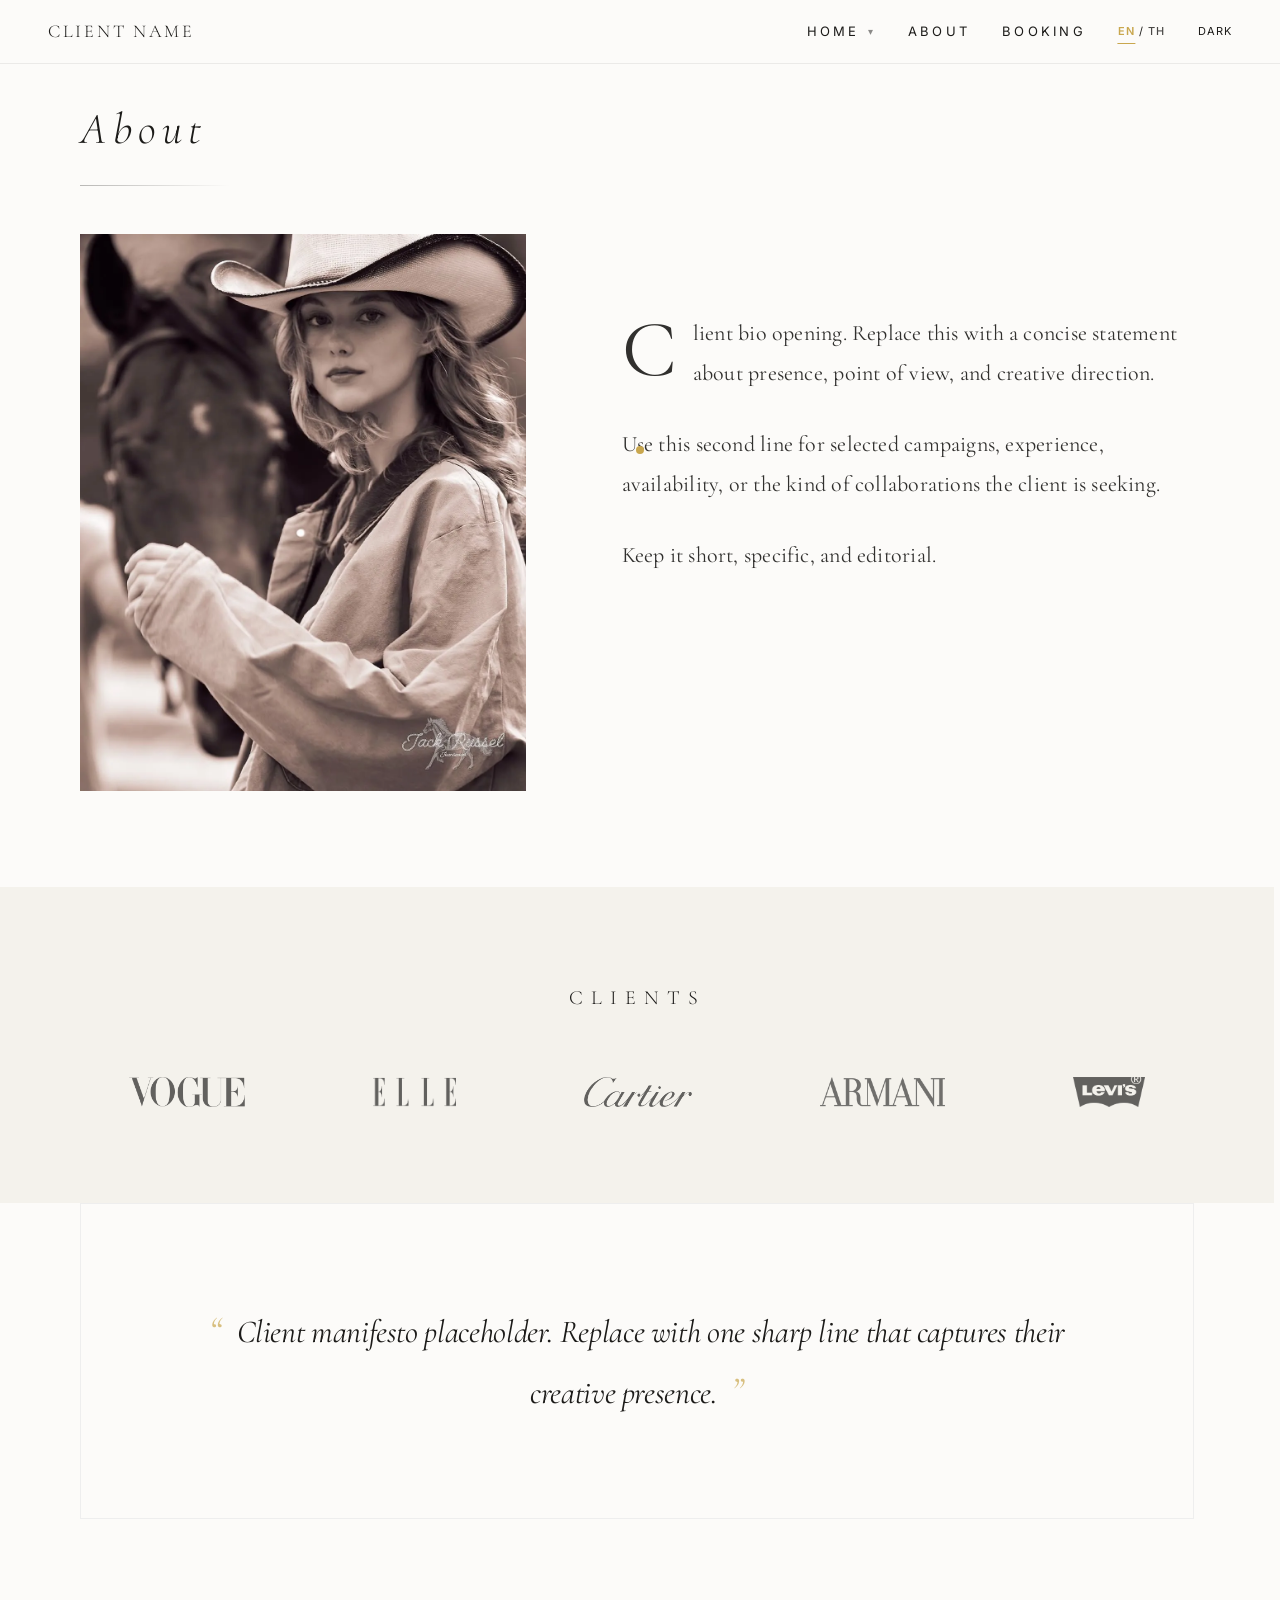
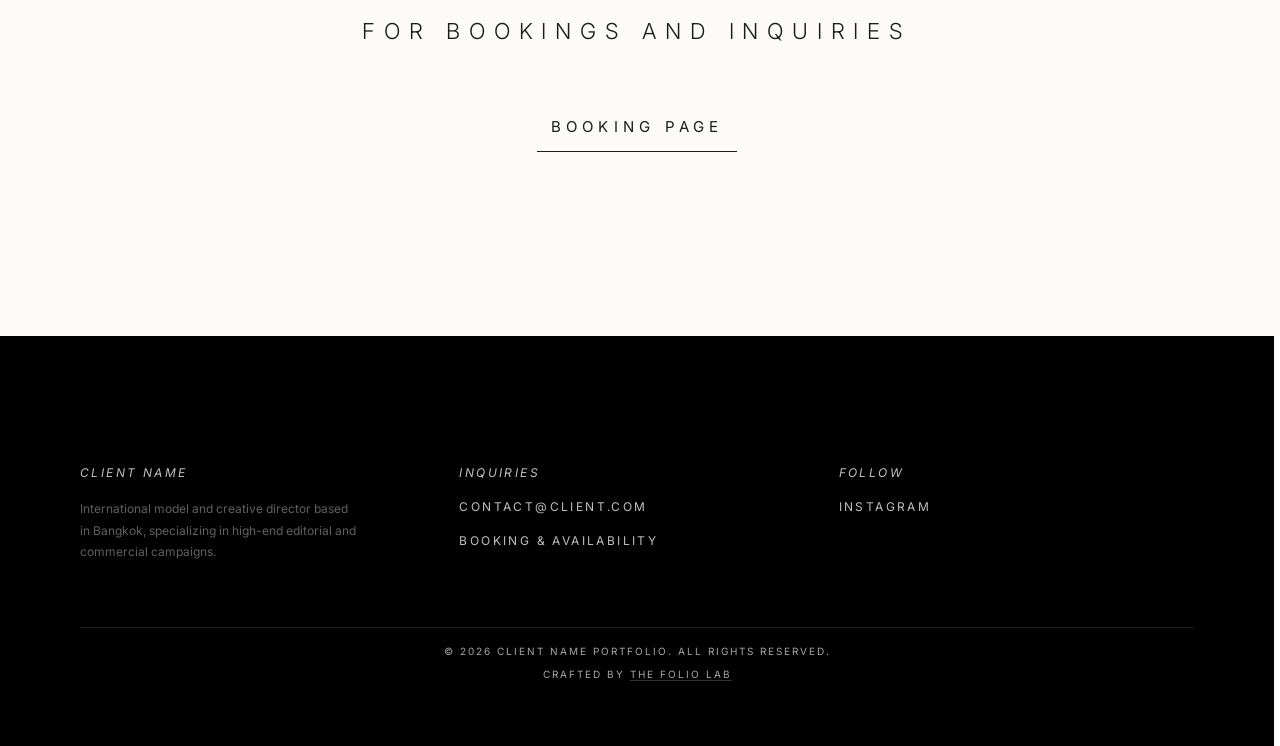
==== commit e143fe78: "Update" ====
--- a/about.html
+++ b/about.html
@@ -2,7 +2,7 @@
 <html lang="en">
 <head>
     <meta charset="UTF-8">
-    <meta name="viewport" content="width=device-width, initial-scale=1.0">
+    <meta name="viewport" content="width=device-width, initial-scale=1.0, viewport-fit=cover">
     
     <!-- SEO & METADATA -->
     <meta name="description" content="Learn more about [Client Name] and their professional experience.">
@@ -60,14 +60,14 @@
                 <div class="split-layout" style="text-align: left;">
                     <img src="image/about/01.webp" alt="Portrait" class="reveal reveal-restrained" loading="lazy">
                     <div class="bio reveal reveal-restrained delay-1">
-                        <p lang="en">[Client English Bio Paragraph 1]</p>
-                        <p lang="th">[Client Thai Bio Paragraph 1]</p>
+                        <p lang="en">Client bio opening. Replace this with a concise statement about presence, point of view, and creative direction.</p>
+                        <p lang="th">ย่อหน้าเปิดประวัติ แทนที่ด้วยคำแนะนำตัวที่กระชับเกี่ยวกับตัวตน มุมมอง และทิศทางสร้างสรรค์</p>
 
-                        <p lang="en">[Client English Bio Paragraph 2]</p>
-                        <p lang="th">[Client Thai Bio Paragraph 2]</p>
+                        <p lang="en">Use this second line for selected campaigns, experience, availability, or the kind of collaborations the client is seeking.</p>
+                        <p lang="th">ใช้ย่อหน้าที่สองสำหรับแคมเปญ ประสบการณ์ ความพร้อมรับงาน หรือรูปแบบงานที่ต้องการร่วมงาน</p>
                             
-                        <p lang="en">[Client English Bio Paragraph 3]</p>
-                        <p lang="th">[Client Thai Bio Paragraph 3]</p>
+                        <p lang="en">Keep it short, specific, and editorial.</p>
+                        <p lang="th">เขียนให้สั้น ชัดเจน และมีโทนแบบเอดิทอเรียล</p>
                     </div>
                 </div>
             </div>
@@ -94,8 +94,8 @@
         <div style="grid-column: span 12;">
             <div class="reveal reveal-emotional" style="padding: 96px; border: 1px solid #eee;">
                 <p class="editorial-quote">
-                    <span lang="en">Defined by instinct, refined through experience.</span>
-                    <span lang="th">ขับเคลื่อนด้วยสัญชาตญาณ หล่อหลอมด้วยประสบการณ์</span>
+                    <span lang="en">Client manifesto placeholder. Replace with one sharp line that captures their creative presence.</span>
+                    <span lang="th">ตัวอย่างแมนิเฟสโตของลูกค้า แทนที่ด้วยประโยคสั้นคมที่สะท้อนตัวตนและพลังสร้างสรรค์</span>
                 </p>
             </div>
             
@@ -115,4 +115,4 @@
     <script src="footer.js"></script>
     <script src="main.js"></script>
 </body>
-</html>+</html>
--- a/style.css
+++ b/style.css
@@ -1179,6 +1179,9 @@
 @media (max-width: 768px) {
     .modal {
         --modal-mobile-toolbar-clearance: clamp(148px, 18vh, 220px);
+        --modal-caption-height: 112px;
+        --modal-control-gap: 8px;
+        --modal-control-step: 39px;
     }
 
     .modal-content {
@@ -1217,7 +1220,7 @@
 
     .modal-caption-toggle {
         right: 16px;
-        bottom: calc(var(--modal-mobile-toolbar-clearance) + max(16px, env(safe-area-inset-bottom)) + 56px);
+        bottom: calc(var(--modal-mobile-toolbar-clearance) + max(16px, env(safe-area-inset-bottom)) + var(--modal-caption-height) + var(--modal-control-gap));
         font-size: 9px;
         letter-spacing: 0.18em;
         padding: 10px 12px;
@@ -1225,14 +1228,14 @@
 
     .modal-fullscreen-toggle {
         right: 16px;
-        bottom: calc(var(--modal-mobile-toolbar-clearance) + max(16px, env(safe-area-inset-bottom)) + 104px);
+        bottom: calc(var(--modal-mobile-toolbar-clearance) + max(16px, env(safe-area-inset-bottom)) + var(--modal-caption-height) + var(--modal-control-gap) + var(--modal-control-step));
         font-size: 9px;
         letter-spacing: 0.18em;
         padding: 10px 12px;
     }
 
     .modal:not(.has-caption-controls) .modal-fullscreen-toggle {
-        bottom: calc(var(--modal-mobile-toolbar-clearance) + max(16px, env(safe-area-inset-bottom)) + 56px);
+        bottom: calc(var(--modal-mobile-toolbar-clearance) + max(16px, env(safe-area-inset-bottom)));
     }
 }
 
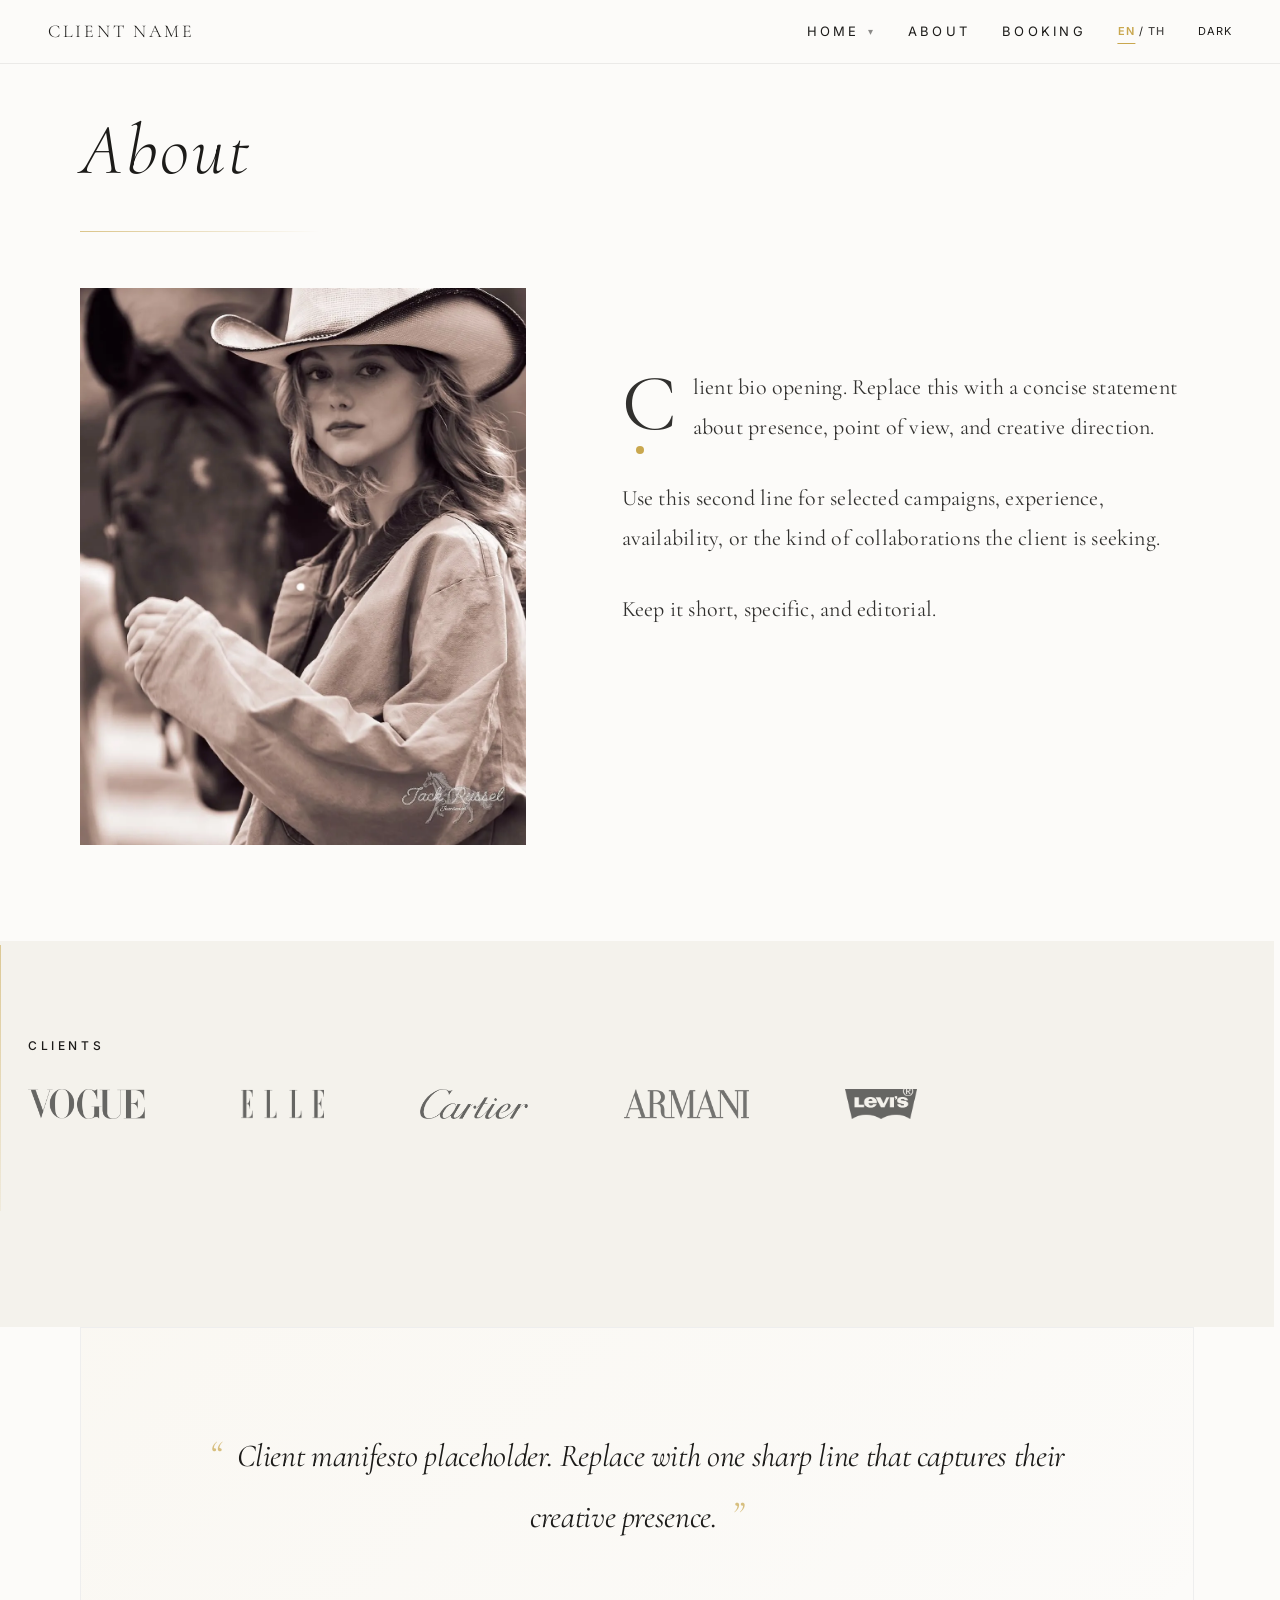
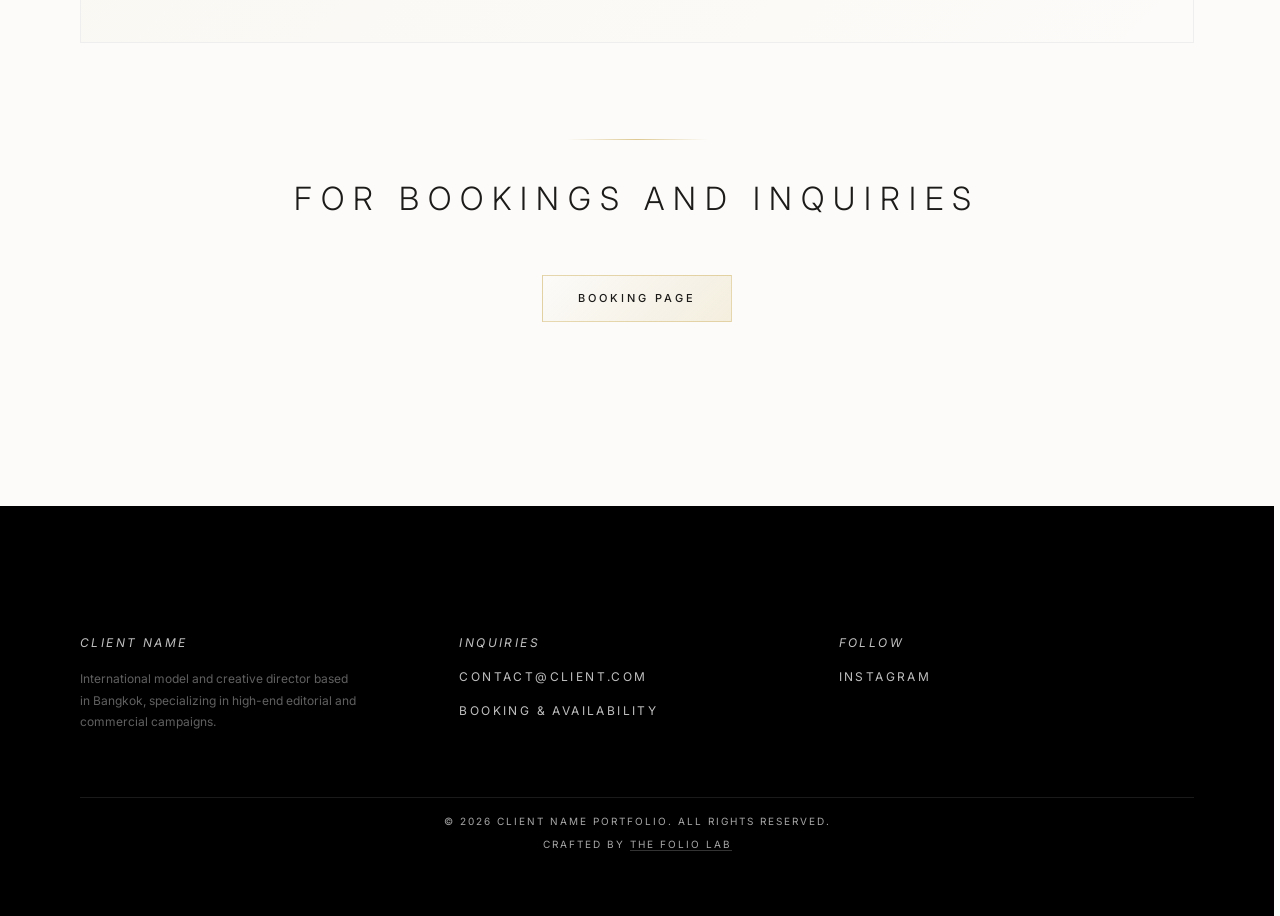
==== commit 53741032: "Full edit" ====
--- a/about.html
+++ b/about.html
@@ -74,32 +74,32 @@
         </div>
     </section>
 
-    <section class="container" style="background: var(--surface);">
-        <div style="grid-column: span 12; padding: 96px 0;">
-            <h2 class="reveal reveal-emotional" style="font-size: 20px; letter-spacing: 0.4em; text-align: center;">
+    <section class="container luxury-clients-section luxury-clients-section--about" style="background: var(--surface);">
+        <div class="luxury-clients-shell luxury-clients-shell--about">
+            <h2 class="reveal reveal-emotional luxury-clients-heading">
                 <span lang="en">Clients</span>
                 <span lang="th">ลูกค้าที่ร่วมงาน</span>
             </h2>
-            <div class="reveal reveal-fade delay-1" style="display: flex; justify-content: center; align-items: center; font-family: var(--serif); font-size: 24px; opacity: 0.6; flex-wrap: wrap; gap: 128px;">
-                <img src="image/brand_icons/vogue.webp" alt="VOGUE" class="brand-logo" style="height: 30px; width: auto; object-fit: contain; pointer-events: none;" loading="lazy" decoding="async">
-                <img src="image/brand_icons/elle.webp" alt="ELLE" class="brand-logo" style="height: 30px; width: auto; object-fit: contain; pointer-events: none;" loading="lazy" decoding="async">
-                <img src="image/brand_icons/cartier.webp" alt="CARTIER" class="brand-logo" style="height: 30px; width: auto; object-fit: contain; pointer-events: none;" loading="lazy" decoding="async">
-                <img src="image/brand_icons/armani.webp" alt="ARMANI" class="brand-logo" style="height: 30px; width: auto; object-fit: contain; pointer-events: none;" loading="lazy" decoding="async">
-                <img src="image/brand_icons/levi.webp" alt="LEVI'S" class="brand-logo" style="height: 30px; width: auto; object-fit: contain; pointer-events: none;" loading="lazy" decoding="async">
+            <div class="reveal reveal-fade delay-1 luxury-clients-row luxury-clients-row--about">
+                <img src="image/brand_icons/vogue.webp" alt="VOGUE" class="brand-logo luxury-brand-logo" loading="lazy" decoding="async">
+                <img src="image/brand_icons/elle.webp" alt="ELLE" class="brand-logo luxury-brand-logo" loading="lazy" decoding="async">
+                <img src="image/brand_icons/cartier.webp" alt="CARTIER" class="brand-logo luxury-brand-logo" loading="lazy" decoding="async">
+                <img src="image/brand_icons/armani.webp" alt="ARMANI" class="brand-logo luxury-brand-logo" loading="lazy" decoding="async">
+                <img src="image/brand_icons/levi.webp" alt="LEVI'S" class="brand-logo luxury-brand-logo" loading="lazy" decoding="async">
             </div>
         </div>
     </section>
 
     <section class="container" style="padding-bottom: 160px;">
         <div style="grid-column: span 12;">
-            <div class="reveal reveal-emotional" style="padding: 96px; border: 1px solid #eee;">
+            <div class="reveal reveal-emotional luxury-manifesto-block" style="padding: 96px; border: 1px solid #eee;">
                 <p class="editorial-quote">
                     <span lang="en">Client manifesto placeholder. Replace with one sharp line that captures their creative presence.</span>
                     <span lang="th">ตัวอย่างแมนิเฟสโตของลูกค้า แทนที่ด้วยประโยคสั้นคมที่สะท้อนตัวตนและพลังสร้างสรรค์</span>
                 </p>
             </div>
             
-            <div style="margin-top: 96px; text-align: center;">
+            <div class="luxury-contact-prompt" style="margin-top: 96px; text-align: center;">
                 <h3>
                     <span lang="en">For bookings and inquiries</span>
                     <span lang="th">สำหรับการจองและติดต่อสอบถาม</span>
--- a/style.css
+++ b/style.css
@@ -8,6 +8,8 @@
     --white: #ffffff;
     --light-gray: #f5f5f5;
     --gold: #C9A74E; /* Primary Accent Color */
+    --gold-soft: rgba(201, 167, 78, 0.42);
+    --gold-faint: rgba(201, 167, 78, 0.16);
 
     /* 2. BRAND FONTS */
     --serif: 'Cormorant Garamond', serif;
@@ -37,6 +39,8 @@
     --alt-bg: #171512; /* Warm mid-dark gray */
     --border-subtle: rgba(255, 255, 255, 0.08); /* Slightly softer */
     --scrollbar-thumb: rgba(255, 255, 255, 0.3);
+    --gold-soft: rgba(201, 167, 78, 0.5);
+    --gold-faint: rgba(201, 167, 78, 0.2);
 }
 
 html {
@@ -140,6 +144,17 @@
     pointer-events: none; /* Foolproof kill switch: Blocks all click events and modal triggers */
 }
 [data-theme="dark"] .brand-logo { filter: invert(1) brightness(0.9); }
+
+.luxury-brand-logo {
+    height: 30px;
+    width: auto;
+    object-fit: contain;
+    opacity: 0.58;
+}
+
+.luxury-brand-logo--compact {
+    height: clamp(16px, 3vw, 20px);
+}
 
 /* Grid System */
 .container {
@@ -480,25 +495,156 @@
     content: '';
     position: absolute;
     inset: 0;
-    background: linear-gradient(to top, rgba(0,0,0,0.2), transparent);
+    background:
+        linear-gradient(to top, rgba(0,0,0,0.5), rgba(0,0,0,0.12) 42%, rgba(0,0,0,0.22)),
+        radial-gradient(circle at 22% 24%, rgba(201, 167, 78, 0.12), transparent 34%);
 }
 
 .hero-content {
     position: relative;
     z-index: 1;
-    max-width: 600px;
+    max-width: 640px;
     margin-left: 6vw; /* Editorial asymmetry */
     padding-bottom: 4vh; /* Lift slightly from bottom */
 }
 
+#clientNameHero {
+    max-width: min(8.6ch, 64vw);
+    text-wrap: balance;
+    line-height: 0.92;
+    font-weight: 300;
+    letter-spacing: 0.015em;
+    text-shadow: 0 12px 24px rgba(0, 0, 0, 0.12);
+}
+
+.hero-signature {
+    position: absolute;
+    top: 50%;
+    right: var(--margin);
+    z-index: 2;
+    display: flex;
+    align-items: center;
+    gap: 18px;
+    color: rgba(255, 255, 255, 0.78);
+    font-family: var(--sans);
+    font-size: 10px;
+    font-weight: 400;
+    letter-spacing: 0.32em;
+    line-height: 1;
+    text-transform: uppercase;
+    transform: translateY(-50%) rotate(90deg);
+    transform-origin: right center;
+    pointer-events: none;
+}
+
+.hero-signature::before {
+    content: '';
+    width: 72px;
+    height: 1px;
+    background: linear-gradient(to right, transparent, var(--gold), transparent);
+    opacity: 0.8;
+}
+
+.hero-signature span:last-child {
+    color: var(--gold);
+}
+
+.hero-edition-note {
+    position: absolute;
+    left: calc(var(--margin) + 42px);
+    bottom: 34px;
+    z-index: 2;
+    color: rgba(255, 255, 255, 0.72);
+    font-family: var(--serif);
+    font-size: 14px;
+    font-style: italic;
+    letter-spacing: 0.08em;
+    line-height: 1;
+    pointer-events: none;
+}
+
+.hero-atelier-frame {
+    position: absolute;
+    inset: 92px 54px 44px;
+    z-index: 2;
+    pointer-events: none;
+}
+
+.frame-corner {
+    position: absolute;
+    width: 34px;
+    height: 34px;
+    border-color: rgba(201, 167, 78, 0.78);
+}
+
+.frame-corner-tl {
+    top: -1px;
+    left: -1px;
+    border-top: 1px solid;
+    border-left: 1px solid;
+}
+
+.frame-corner-tr {
+    top: -1px;
+    right: -1px;
+    border-top: 1px solid;
+    border-right: 1px solid;
+}
+
+.frame-corner-bl {
+    bottom: -1px;
+    left: -1px;
+    border-bottom: 1px solid;
+    border-left: 1px solid;
+}
+
+.frame-corner-br {
+    right: -1px;
+    bottom: -1px;
+    border-right: 1px solid;
+    border-bottom: 1px solid;
+}
+
+.luxury-scroll-hint {
+    position: absolute;
+    right: calc(var(--margin) + 4px);
+    bottom: 40px;
+    z-index: 2;
+    display: inline-flex;
+    align-items: center;
+    gap: 16px;
+    color: rgba(255, 255, 255, 0.78);
+    font-family: var(--serif);
+    font-size: 16px;
+    font-style: italic;
+    letter-spacing: 0.08em;
+    line-height: 1;
+    text-transform: none;
+}
+
+.luxury-scroll-hint::before {
+    content: '';
+    width: 1px;
+    height: 58px;
+    background: linear-gradient(to bottom, transparent, var(--gold), transparent);
+    opacity: 0.95;
+    transform-origin: top;
+    animation: luxuryThreadPulse 2.6s cubic-bezier(0.16, 1, 0.3, 1) infinite;
+}
+
+@keyframes luxuryThreadPulse {
+    0%, 100% { transform: scaleY(0.72); opacity: 0.45; }
+    45% { transform: scaleY(1); opacity: 1; }
+}
+
 .hero-tagline {
     font-family: var(--sans);
-    font-size: 13px;
+    font-size: 12px;
     font-weight: 400;
     text-transform: uppercase;
-    letter-spacing: 0.5em; /* Editorial wide tracking */
+    letter-spacing: 0.42em;
     opacity: 0.7;
-    margin-top: 24px; 
+    margin-top: 28px;
     position: relative;
 }
 
@@ -506,12 +652,12 @@
 .hero-tagline::before {
     content: '';
     position: absolute;
-    top: -12px; /* Positioned exactly in the middle of the gap */
+    top: -16px;
     left: 0;
     width: 0;
     height: 1px;
-    background-color: var(--white);
-    opacity: 0.3;
+    background: linear-gradient(to right, var(--gold), rgba(255, 255, 255, 0.2));
+    opacity: 0.55;
     transition: width 1s cubic-bezier(0.16, 1, 0.3, 1) 0.2s; /* Synchronized with delay-1 */
 }
 
@@ -521,13 +667,13 @@
 }
 
 .hero-tagline.reveal.active::before {
-    width: 40px;
+    width: 56px;
 }
 
 .hero-btns {
-    margin-top: 32px;
+    margin-top: 36px;
     display: flex;
-    gap: 24px;
+    gap: 18px;
 }
 
 .btn-primary, .btn-secondary, .btn-bold, .lang-switch span {
@@ -535,8 +681,54 @@
     -webkit-tap-highlight-color: transparent; /* Removes the default browser gray blink */
 }
 
-.btn-primary { background: var(--white); color: var(--black); padding: 12px 36px; font-size: 12px; text-transform: uppercase; letter-spacing: 0.25em; }
-.btn-secondary { border: 1px solid var(--white); color: var(--white); padding: 12px 36px; font-size: 12px; text-transform: uppercase; letter-spacing: 0.25em; }
+.btn-primary,
+.btn-secondary {
+    position: relative;
+    isolation: isolate;
+    overflow: hidden;
+    padding: 12px 34px;
+    font-size: 11px;
+    font-weight: 500;
+    text-transform: uppercase;
+    letter-spacing: 0.28em;
+}
+
+.btn-primary {
+    background: rgba(255, 255, 255, 0.92);
+    color: var(--black);
+    border: 1px solid rgba(255, 255, 255, 0.62);
+}
+
+.btn-secondary {
+    border: 1px solid rgba(255, 255, 255, 0.52);
+    color: var(--white);
+    background: rgba(255, 255, 255, 0.03);
+}
+
+.hero .btn-primary {
+    background: rgba(255, 255, 255, 0.04);
+    color: var(--white);
+    border: 1px solid rgba(201, 167, 78, 0.72);
+}
+
+.hero .btn-secondary {
+    border-color: rgba(255, 255, 255, 0.46);
+    background: rgba(255, 255, 255, 0.02);
+}
+
+.btn-primary::after,
+.btn-secondary::after {
+    content: '';
+    position: absolute;
+    left: 18px;
+    right: 18px;
+    bottom: 8px;
+    height: 1px;
+    background: var(--gold);
+    transform: scaleX(0);
+    transform-origin: left;
+    transition: transform 0.45s cubic-bezier(0.16, 1, 0.3, 1);
+}
 
 @media (hover: hover) {
     .back-to-top:hover { 
@@ -556,21 +748,36 @@
     }
 
     .btn-primary:hover {
-        background-color: var(--gold);
-        color: var(--white);
+        background-color: rgba(255, 255, 255, 0.98);
+        color: var(--black);
+        border-color: var(--gold);
         opacity: 1;
         transition-delay: 0.1s;
     }
 
+    .hero .btn-primary:hover {
+        background-color: rgba(201, 167, 78, 0.12);
+        color: var(--white);
+        border-color: var(--gold);
+    }
+
     .btn-secondary:hover {
         border-color: var(--gold);
-        color: var(--gold);
+        color: var(--white);
+        background: rgba(255, 255, 255, 0.08);
         opacity: 1;
         transition-delay: 0.1s;
     }
 
+    .btn-primary:hover::after,
+    .btn-secondary:hover::after {
+        transform: scaleX(1);
+        transition-delay: 0.1s;
+    }
+
     .btn-bold:hover {
-        border-bottom-color: transparent;
+        border-color: var(--gold);
+        background-color: var(--gold-faint);
         transform: translateY(-2px);
         color: var(--gold);
         transition-delay: 0.1s;
@@ -664,6 +871,11 @@
     grid-template-columns: repeat(4, 1fr);
     gap: var(--gutter);
     contain: layout; /* Helps Safari performance and stability */
+}
+
+.featured-grid--luxury .featured-item:nth-child(2),
+.featured-grid--luxury .featured-item:nth-child(4) {
+    margin-top: 40px;
 }
 
 .featured-item {
@@ -750,6 +962,88 @@
     transition: transform 0.8s cubic-bezier(0.16, 1, 0.3, 1), opacity 0.8s cubic-bezier(0.16, 1, 0.3, 1);
 }
 
+.video-placeholder-card {
+    position: relative;
+    aspect-ratio: 16 / 9;
+    display: flex;
+    flex-direction: column;
+    justify-content: flex-end;
+    gap: 16px;
+    padding: 32px;
+    border: 1px solid var(--gold-soft);
+    background:
+        linear-gradient(180deg, rgba(255,255,255,0.1), rgba(255,255,255,0)),
+        linear-gradient(135deg, rgba(201, 167, 78, 0.08), rgba(0,0,0,0));
+    overflow: hidden;
+}
+
+.video-placeholder-card::before {
+    content: '';
+    position: absolute;
+    inset: 18px;
+    border: 1px solid rgba(201, 167, 78, 0.18);
+    pointer-events: none;
+}
+
+.video-placeholder-card__meta,
+.video-placeholder-card__title,
+.video-placeholder-card__caption {
+    position: relative;
+    z-index: 1;
+}
+
+.video-placeholder-card__meta {
+    font-family: var(--sans);
+    font-size: 11px;
+    font-weight: 500;
+    letter-spacing: 0.3em;
+    text-transform: uppercase;
+    color: var(--gold);
+    opacity: 0.92;
+}
+
+.video-placeholder-card__title {
+    font-family: var(--serif);
+    font-size: clamp(28px, 3vw, 40px);
+    font-style: italic;
+    line-height: 1.12;
+    letter-spacing: 0.02em;
+    max-width: 10ch;
+}
+
+.video-placeholder-card__caption {
+    max-width: 32ch;
+    font-family: var(--sans);
+    font-size: 12px;
+    line-height: 1.8;
+    letter-spacing: 0.16em;
+    text-transform: uppercase;
+    opacity: 0.56;
+}
+
+.video-placeholder-card__play {
+    position: absolute;
+    top: 28px;
+    right: 28px;
+    width: 52px;
+    height: 52px;
+    border: 1px solid rgba(201, 167, 78, 0.45);
+    border-radius: 999px;
+}
+
+.video-placeholder-card__play::before {
+    content: '';
+    position: absolute;
+    top: 50%;
+    left: 50%;
+    width: 0;
+    height: 0;
+    border-top: 7px solid transparent;
+    border-bottom: 7px solid transparent;
+    border-left: 10px solid var(--gold);
+    transform: translate(-35%, -50%);
+}
+
 .video-grid video, .video-grid iframe, .video-grid wistia-player {
     width: 100%;
     aspect-ratio: 16 / 9;
@@ -774,6 +1068,83 @@
     gap: var(--gutter);
     contain: layout; /* Locks the grid geometry to prevent JS sorting scramble */
 }
+
+.digitals-intro {
+    width: min(540px, 100%);
+    margin: 0 0 36px auto;
+    padding: 0 0 0 28px;
+    border-left: 1px solid rgba(201, 167, 78, 0.32);
+}
+
+.digitals-intro p {
+    font-family: var(--serif);
+    font-size: 20px;
+    font-style: italic;
+    line-height: 1.6;
+    color: var(--text);
+    opacity: 0.86;
+    text-wrap: balance;
+}
+
+.luxury-clients-section {
+    padding: 0 0 112px;
+}
+
+.luxury-clients-shell {
+    grid-column: span 12;
+    position: relative;
+    padding-left: 28px;
+    text-align: left;
+}
+
+.luxury-clients-shell::before {
+    content: '';
+    position: absolute;
+    top: 4px;
+    left: 0;
+    bottom: 4px;
+    width: 1px;
+    background: linear-gradient(to bottom, rgba(201, 167, 78, 0.56), rgba(201, 167, 78, 0.1));
+}
+
+.luxury-clients-title,
+.luxury-clients-heading {
+    margin-bottom: 34px;
+    font-family: var(--sans);
+    font-size: 12px;
+    font-weight: 500;
+    letter-spacing: 0.3em;
+    text-transform: uppercase;
+    opacity: 0.56;
+    text-align: left;
+}
+
+.luxury-clients-row {
+    display: flex;
+    justify-content: flex-start;
+    align-items: center;
+    flex-wrap: wrap;
+    gap: clamp(28px, 5vw, 56px);
+}
+
+.luxury-clients-shell--about {
+    padding: 96px 0 96px 28px;
+}
+
+.luxury-clients-row--about {
+    gap: clamp(42px, 8vw, 96px);
+}
+
+.digitals-grid--luxury img {
+    border: 1px solid rgba(201, 167, 78, 0.14);
+    box-shadow: 0 14px 28px rgba(0, 0, 0, 0.04);
+}
+
+.digitals-grid--luxury img:nth-child(2),
+.digitals-grid--luxury img:nth-child(4) {
+    margin-top: 28px;
+}
+
 .digitals-grid img {
     width: 100%;
     aspect-ratio: 3 / 4;
@@ -814,59 +1185,79 @@
 /* Section Labels for UX */
 .section-label {
     grid-column: span 12;
-    font-family: var(--serif);
-    font-size: 32px;
-    font-style: italic;
-    text-transform: capitalize;
-    letter-spacing: 0.15em;
+    display: inline-flex;
+    align-items: center;
+    gap: 24px;
+    font-family: var(--sans);
+    font-size: 13px;
+    font-style: normal;
+    font-weight: 500;
+    text-transform: uppercase;
+    letter-spacing: 0.34em;
     color: var(--text);
     opacity: 1; /* Ensures labels stay strictly black on white backgrounds */
-    margin-bottom: 48px; 
+    margin-bottom: 54px;
     text-align: left; /* Shift from center to left for editorial feel */
-    padding-left: 24px; /* Subtle offset */
+    padding-left: 0;
 }
 
 .section-label {
     position: relative; /* Needed for absolute positioning of pseudo-elements */
-    padding-bottom: 24px; /* Space for the line below */
+    padding-bottom: 0;
 }
 
 .section-label::before {
+    content: attr(data-chapter);
+    position: static;
+    display: inline-flex;
+    align-items: center;
+    justify-content: center;
+    width: 46px;
+    min-width: 46px;
+    height: 1px;
+    padding-top: 1px;
+    background: none;
+    color: var(--gold);
+    font-family: var(--serif);
+    font-size: 22px;
+    font-style: italic;
+    letter-spacing: 0.02em;
+    opacity: 1;
+}
+
+.section-label::after {
     content: '';
-    position: absolute;
-    bottom: 0;
-    left: 24px; /* Match padding */
-    width: 120px;
+    width: min(18vw, 180px);
     height: 1px;
-    background: linear-gradient(to right, var(--text), transparent); /* Fade out to the right */
-    opacity: 0.3;
-}
-
-.section-label::after { content: none; }
+    background: linear-gradient(to right, var(--gold), transparent);
+    opacity: 0.55;
+}
 
 /* Center alignment override for Measurements */
 #measurements .section-label {
-    text-align: center;
-    padding-left: 0;
+    justify-content: center;
+    width: 100%;
 }
 #measurements .section-label::before {
-    left: 50%;
-    transform: translateX(-50%);
-    background: linear-gradient(to right, transparent, var(--text), transparent); /* Fade evenly */
+    transform: none;
+    background: none;
+}
+#measurements .section-label::after {
+    background: linear-gradient(to right, transparent, var(--gold), transparent);
 }
 
 /* --- 5. SUBPAGE HEADERS (Independent from Homepage) --- */
 .page-header {
     font-family: var(--serif);
-    font-size: 44px;
+    font-size: clamp(40px, 6vw, 72px);
     font-style: italic;
     text-transform: capitalize;
-    letter-spacing: 0.15em;
+    letter-spacing: 0.04em;
     color: var(--text);
     text-align: left;
-    margin-bottom: 48px;
+    margin-bottom: 56px;
     position: relative;
-    padding-bottom: 24px;
+    padding-bottom: 28px;
 }
 
 .page-header::before {
@@ -874,10 +1265,10 @@
     position: absolute;
     bottom: 0;
     left: 0;
-    width: 150px; /* Slightly wider line for main pages */
+    width: min(28vw, 240px);
     height: 1px;
-    background: linear-gradient(to right, var(--text), transparent); /* Fade out to the right */
-    opacity: 0.3;
+    background: linear-gradient(to right, var(--gold), transparent);
+    opacity: 0.65;
 }
 
 .page-description {
@@ -890,6 +1281,12 @@
     text-align: left;
 }
 
+.booking-intro {
+    font-size: 24px;
+    line-height: 1.58;
+    opacity: 0.94;
+}
+
 .editorial-quote {
     font-family: var(--serif);
     font-style: italic;
@@ -916,16 +1313,43 @@
 }
 
 .info-strip {
-    padding: 24px 0;
-    text-align: center;
+    padding: 12px 0;
+    display: grid;
+    grid-template-columns: repeat(4, minmax(0, 1fr));
+    gap: 16px;
+}
+
+.info-chip {
+    min-height: 112px;
+    padding: 22px 20px 18px;
     display: flex;
-    justify-content: center;
-    gap: 48px;
+    flex-direction: column;
+    justify-content: space-between;
+    gap: 10px;
+    border: 1px solid rgba(201, 167, 78, 0.18);
+    background: linear-gradient(135deg, rgba(201, 167, 78, 0.05), rgba(255,255,255,0));
+    text-align: left;
+}
+
+.info-chip span {
+    display: block;
+    font-family: var(--sans);
+    font-size: 11px;
+    font-weight: 500;
+    letter-spacing: 0.2em;
+    text-transform: uppercase;
+    opacity: 0.68;
+}
+
+.info-chip strong {
+    display: block;
     font-family: var(--serif);
+    font-size: 28px;
     font-style: italic;
-    font-size: 18px;
-    letter-spacing: 2px;
-    opacity: 0.8;
+    font-weight: 400;
+    line-height: 1.2;
+    letter-spacing: 0.01em;
+    color: var(--text);
 }
 
 /* --- 4. CALL TO ACTION & FOOTER --- */
@@ -935,17 +1359,47 @@
     border-top: 1px solid rgba(0,0,0,0.05);
 }
 
+.cta-section__inner {
+    max-width: 720px;
+    margin: 0 auto;
+    padding: 0 var(--margin);
+}
+
+.cta-section__eyebrow {
+    margin-bottom: 22px;
+    font-family: var(--sans);
+    font-size: 11px;
+    font-weight: 500;
+    letter-spacing: 0.3em;
+    text-transform: uppercase;
+    color: var(--gold);
+}
+
+.cta-section__copy {
+    max-width: 34ch;
+    margin: 26px auto 0;
+    font-family: var(--serif);
+    font-size: 22px;
+    font-style: italic;
+    line-height: 1.55;
+    opacity: 0.88;
+}
+
 .btn-bold {
-    display: inline-block;
-    border-bottom: 1px solid var(--text);
+    display: inline-flex;
+    align-items: center;
+    justify-content: center;
+    border: 1px solid var(--gold-soft);
     color: var(--text);
-    padding: 12px 0; /* Slightly more vertical padding */
+    background: linear-gradient(135deg, transparent, var(--gold-faint));
+    padding: 14px 26px;
     margin: 24px 12px;
-    font-size: 15px; /* Slightly larger font */
+    font-size: 11px;
+    font-weight: 500;
     text-transform: uppercase;
-    letter-spacing: 0.35em; /* More spread out */
-    min-width: 200px;
-    transition: all 0.3s ease;
+    letter-spacing: 0.28em;
+    min-width: 190px;
+    transition: border-color 0.35s ease, color 0.35s ease, background-color 0.35s ease, transform 0.35s cubic-bezier(0.16, 1, 0.3, 1);
 }
 
 .contact-list {
@@ -959,6 +1413,74 @@
 .contact-list .btn-bold {
     margin: 12px 0; /* Horizontal spacing is now handled by gap */
     min-width: 160px; /* More compact for a single-row feel */
+}
+
+.luxury-manifesto-block {
+    background: linear-gradient(135deg, rgba(201, 167, 78, 0.04), rgba(255,255,255,0));
+}
+
+.luxury-contact-prompt,
+.luxury-inquiry-section {
+    position: relative;
+    padding-top: 36px;
+}
+
+.luxury-contact-prompt::before,
+.luxury-inquiry-section::before {
+    content: '';
+    position: absolute;
+    top: 0;
+    left: 50%;
+    width: min(140px, 28vw);
+    height: 1px;
+    background: linear-gradient(to right, transparent, var(--gold), transparent);
+    transform: translateX(-50%);
+    opacity: 0.6;
+}
+
+.luxury-contact-prompt h3,
+.luxury-inquiry-section h3 {
+    font-size: clamp(24px, 2.6vw, 32px);
+    letter-spacing: 0.28em;
+    margin-bottom: 28px;
+}
+
+.booking-embed-placeholder {
+    width: 100%;
+    min-height: 500px;
+    display: flex;
+    flex-direction: column;
+    align-items: center;
+    justify-content: center;
+    gap: 20px;
+    border: 1px solid var(--gold-soft);
+    background: linear-gradient(135deg, rgba(201, 167, 78, 0.05), rgba(255,255,255,0));
+    margin: 48px 0;
+    text-align: center;
+    color: var(--text);
+    opacity: 0.62;
+    padding: 48px;
+}
+
+.booking-embed-placeholder__eyebrow {
+    font-family: var(--sans);
+    font-size: 11px;
+    font-weight: 500;
+    text-transform: uppercase;
+    letter-spacing: 0.28em;
+    color: var(--gold);
+    opacity: 0.95;
+}
+
+.booking-embed-placeholder__copy {
+    max-width: 40ch;
+    font-family: var(--serif);
+    font-size: 24px;
+    font-style: italic;
+    line-height: 1.55;
+    letter-spacing: 0.01em;
+    color: var(--text);
+    opacity: 0.9;
 }
 
 /* --- 5. PAGE SPECIFIC LAYOUTS (About & Booking) --- */
@@ -1435,11 +1957,66 @@
 
     nav { padding: 0 24px; }
 
+    .hero-signature {
+        right: 32px;
+        gap: 12px;
+        font-size: 8px;
+        letter-spacing: 0.24em;
+        opacity: 0.72;
+    }
+
+    .hero-signature::before {
+        width: 46px;
+    }
+
+    .hero-edition-note {
+        left: 54px;
+        bottom: calc(24px + env(safe-area-inset-bottom));
+        font-size: 12px;
+    }
+
+    .hero-atelier-frame {
+        inset: 82px 20px calc(20px + env(safe-area-inset-bottom));
+        opacity: 0.72;
+    }
+
+    .frame-corner {
+        width: 24px;
+        height: 24px;
+    }
+
+    .luxury-scroll-hint {
+        right: 28px;
+        bottom: calc(28px + env(safe-area-inset-bottom));
+        font-size: 14px;
+        letter-spacing: 0.06em;
+    }
+
+    .luxury-scroll-hint::before {
+        height: 44px;
+    }
+
     /* Grids */
     .featured-grid { grid-template-columns: repeat(2, 1fr); }
+    .featured-grid--luxury .featured-item:nth-child(2),
+    .featured-grid--luxury .featured-item:nth-child(4) { margin-top: 20px; }
     .full-grid { gap: 24px; }
     .portfolio-column { gap: 16px; }
     .video-grid { grid-template-columns: 1fr; }
+    .video-placeholder-card { padding: 28px 24px; }
+    .video-placeholder-card__title { max-width: 12ch; }
+    .digitals-intro {
+        width: 100%;
+        margin: 0 0 28px 0;
+        padding-left: 22px;
+    }
+    .luxury-clients-shell,
+    .luxury-clients-shell--about {
+        padding-left: 22px;
+    }
+    .luxury-clients-row--about {
+        gap: 48px;
+    }
     
     /* About Page Bio */
     .split-layout { flex-direction: column; gap: 48px; }
@@ -1449,10 +2026,12 @@
     
     /* Editorial Box Overrides */
     [style*="padding: 100px"] { padding: 64px 24px !important; }
+    [style*="padding: 96px"] { padding: 64px 24px !important; }
     .editorial-quote { font-size: 24px; }
 
     /* Client Logos */
     [style*="gap: 120px"] { gap: 64px !important; }
+    [style*="gap: 128px"] { gap: 64px !important; }
 }
 
 /* Standard Mobile (480px and below) */
@@ -1467,16 +2046,34 @@
     nav { height: 64px; }
     .btn-book { padding: 8px 16px; font-size: 12px; }
     
-    .hero-btns { flex-direction: column; gap: 16px; }
+    #clientNameHero { max-width: 10ch; }
+    .hero-btns { flex-direction: column; gap: 14px; }
     .btn-primary, .btn-secondary { padding: 12px 24px; font-size: 12px; letter-spacing: 0.2em; }
+    .hero-edition-note { display: none; }
 
     section { padding: 48px 0; } /* Tighter vertical rhythm */
-    .section-label { font-size: 24px; padding-bottom: 16px; padding-left: 16px; }
-    .section-label::before { width: 60px; left: 16px; }
-    .section-label { margin-bottom: 24px; } /* Reduced from 48px */
+    .section-label {
+        gap: 14px;
+        font-size: 11px;
+        letter-spacing: 0.22em;
+        margin-bottom: 28px;
+        padding-bottom: 0;
+        padding-left: 0;
+    }
+    .section-label::before {
+        width: 30px;
+        min-width: 30px;
+        left: auto;
+        font-size: 16px;
+    }
+    .section-label::after {
+        width: 64px;
+    }
 
     /* Grid Resets */
     .featured-grid { grid-template-columns: repeat(2, 1fr); gap: 16px; } /* 2 columns for less scrolling */
+    .featured-grid--luxury .featured-item:nth-child(2),
+    .featured-grid--luxury .featured-item:nth-child(4) { margin-top: 0; }
     
     /* Revert to stable CSS Columns for mobile masonry */
     .full-grid { 
@@ -1488,16 +2085,32 @@
     .full-grid img { margin-bottom: 16px; }
 
     /* Measurements */
-    .info-strip { flex-wrap: wrap; gap: 16px; padding: 16px 0; font-size: 14px; }
+    .info-strip { grid-template-columns: repeat(2, minmax(0, 1fr)); gap: 12px; padding: 16px 0; }
+    .info-chip { min-height: 96px; padding: 18px 16px 16px; }
+    .info-chip span { font-size: 10px; letter-spacing: 0.16em; }
+    .info-chip strong { font-size: 22px; }
     
     /* CTA & Footer */
     .cta-section { padding: 96px 0; }
-    .btn-bold { min-width: unset; width: 70%; margin: 16px auto; font-size: 12px; letter-spacing: 0.25em; padding: 8px 0; }
+    .btn-bold { min-width: unset; width: 70%; margin: 16px auto; font-size: 11px; letter-spacing: 0.22em; padding: 12px 16px; }
+    .cta-section__copy { font-size: 20px; }
     
     footer { padding: 96px 0 96px; }
 
     /* Digitals Grid Fix */
     .digitals-grid { grid-template-columns: repeat(2, 1fr); gap: 16px; }
+    .digitals-intro {
+        padding-left: 16px;
+        margin-bottom: 24px;
+    }
+    .digitals-intro p {
+        font-size: 17px;
+        line-height: 1.55;
+    }
+    .digitals-grid--luxury img:nth-child(2),
+    .digitals-grid--luxury img:nth-child(4) {
+        margin-top: 0;
+    }
 
     /* Refine Bio Readability */
     .split-layout .bio { 
@@ -1517,6 +2130,24 @@
         gap: 16px; 
     }
     .contact-list .btn-bold { min-width: unset; width: 100%; margin: 8px 0; font-size: 11px; letter-spacing: 0.2em; }
+
+    [style*="padding: 96px"] { padding: 48px 20px !important; }
+    [style*="gap: 128px"] { gap: 40px !important; }
+    .booking-embed-placeholder { min-height: 320px; padding: 24px; }
+    .booking-embed-placeholder__eyebrow { font-size: 10px; letter-spacing: 0.22em; }
+    .booking-embed-placeholder__copy { font-size: 18px; line-height: 1.5; }
+    .video-placeholder-card__play { width: 44px; height: 44px; top: 20px; right: 20px; }
+    .video-placeholder-card__caption { font-size: 11px; letter-spacing: 0.14em; max-width: none; }
+    .luxury-clients-section { padding-bottom: 88px; }
+    .luxury-clients-shell,
+    .luxury-clients-shell--about { padding-left: 16px; }
+    .luxury-clients-title,
+    .luxury-clients-heading { margin-bottom: 24px; font-size: 11px; letter-spacing: 0.24em; }
+    .luxury-clients-row,
+    .luxury-clients-row--about { gap: 24px 28px; }
+    .luxury-brand-logo { height: 22px; }
+    .cta-section__eyebrow { font-size: 10px; letter-spacing: 0.24em; }
+    .cta-section__copy { font-size: 18px; margin-top: 20px; }
 
     .back-to-top {
         bottom: 24px;
@@ -1551,7 +2182,7 @@
 .splash-screen {
     position: fixed;
     top: 0; left: 0; width: 100vw; height: 100vh;
-    background-color: var(--black);
+    background: linear-gradient(180deg, #0e0d0b, #070707);
     z-index: 10000;
     display: flex;
     justify-content: center;
@@ -1562,13 +2193,34 @@
     opacity: 0;
     visibility: hidden;
 }
+.splash-shell {
+    position: relative;
+    display: flex;
+    flex-direction: column;
+    align-items: center;
+    gap: 14px;
+    padding: 24px 40px;
+}
+
+.splash-tagline {
+    font-family: var(--sans);
+    font-size: 10px;
+    font-weight: 500;
+    letter-spacing: 0.28em;
+    text-transform: uppercase;
+    color: var(--gold);
+    opacity: 0;
+    animation: splashFadeUp 1.2s cubic-bezier(0.16, 1, 0.3, 1) 0.35s forwards;
+    animation-play-state: paused;
+}
+
 .splash-logo {
     font-family: var(--serif);
-    font-size: 44px;
+    font-size: 46px;
     font-weight: 300;
-    text-transform: uppercase;
-    letter-spacing: 0.15em;
-    line-height: 0.85;
+    text-transform: capitalize;
+    letter-spacing: 0.06em;
+    line-height: 0.92;
     text-align: center;
     color: var(--white);
     opacity: 0;
@@ -1581,9 +2233,16 @@
 html.fonts-loaded .splash-logo {
     animation-play-state: running;
 }
+html.fonts-loaded .splash-tagline {
+    animation-play-state: running;
+}
 @keyframes splashEntrance {
     from { opacity: 0; transform: scale(0.95) translateZ(0); }
     to   { opacity: 1; transform: scale(1) translateZ(0); }
+}
+@keyframes splashFadeUp {
+    from { opacity: 0; transform: translateY(8px); }
+    to   { opacity: 1; transform: translateY(0); }
 }
 
 /* --- 7. CUSTOM CURSOR --- */
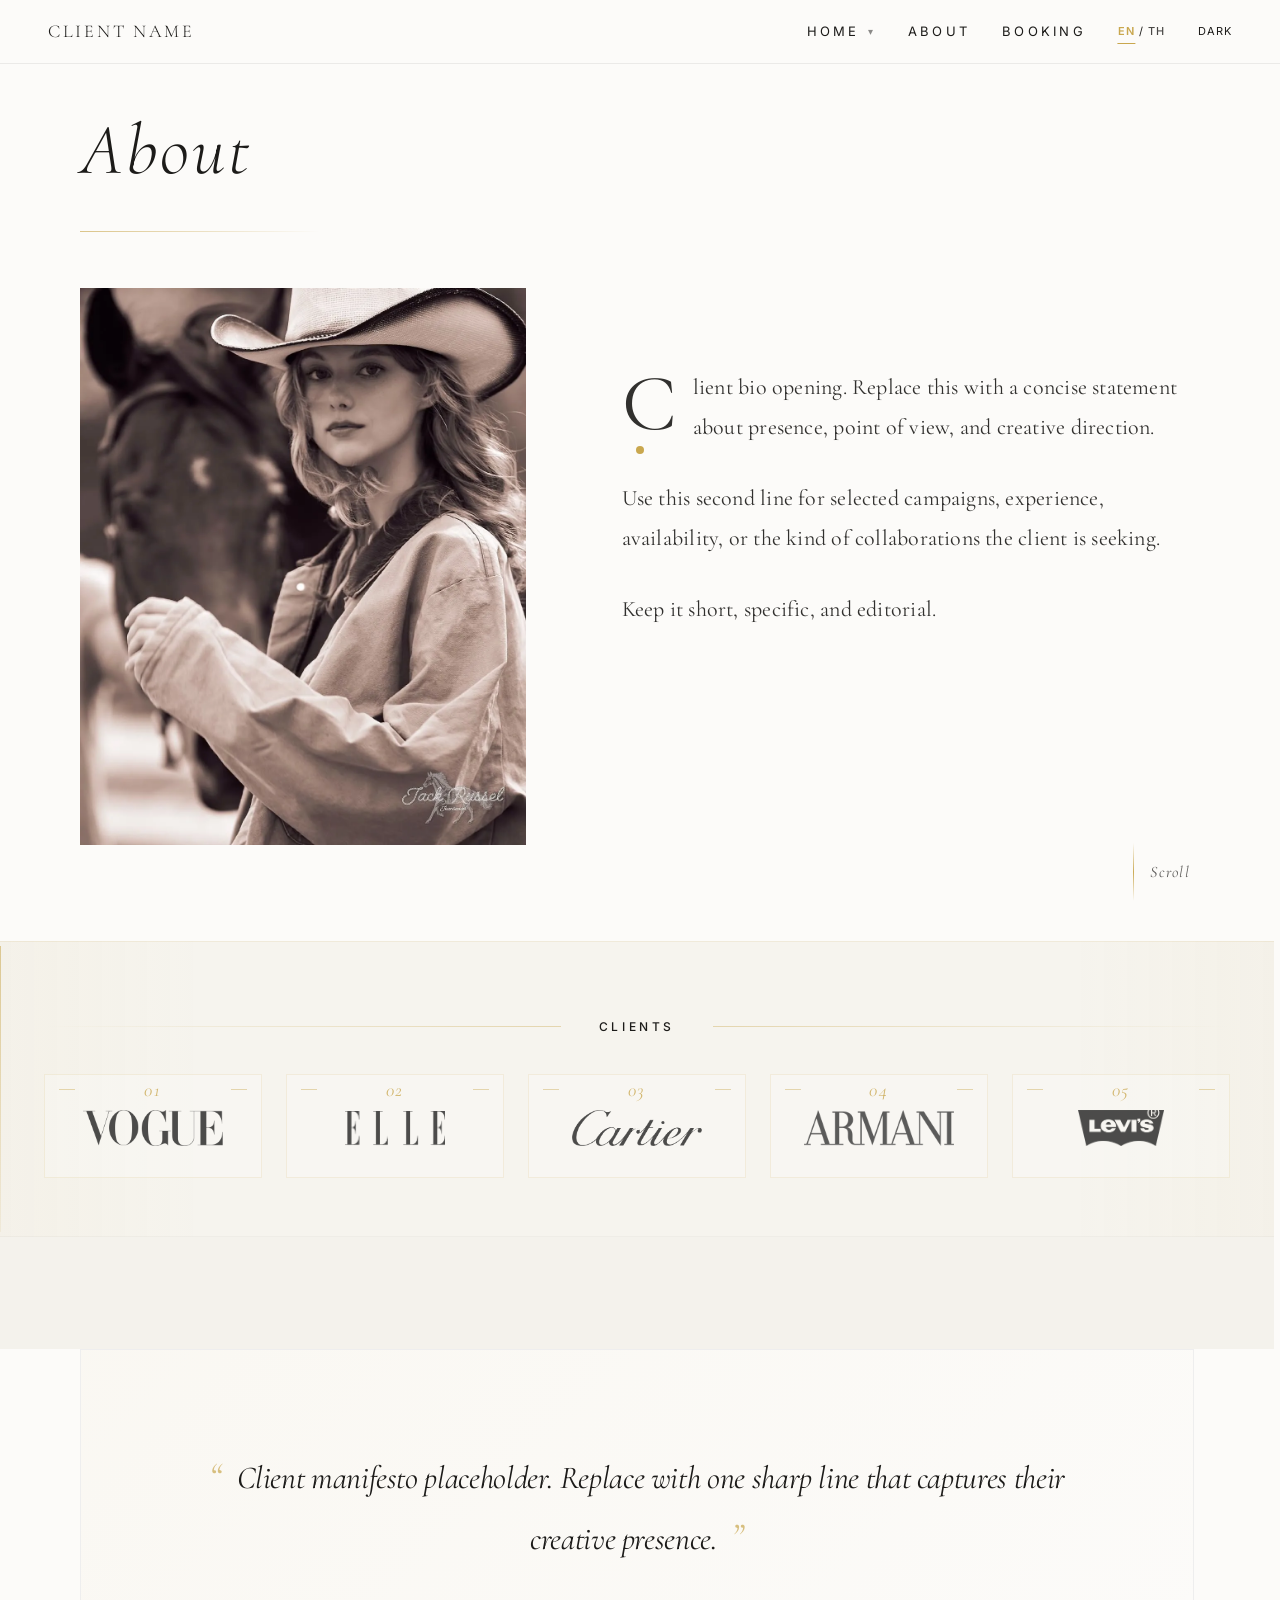
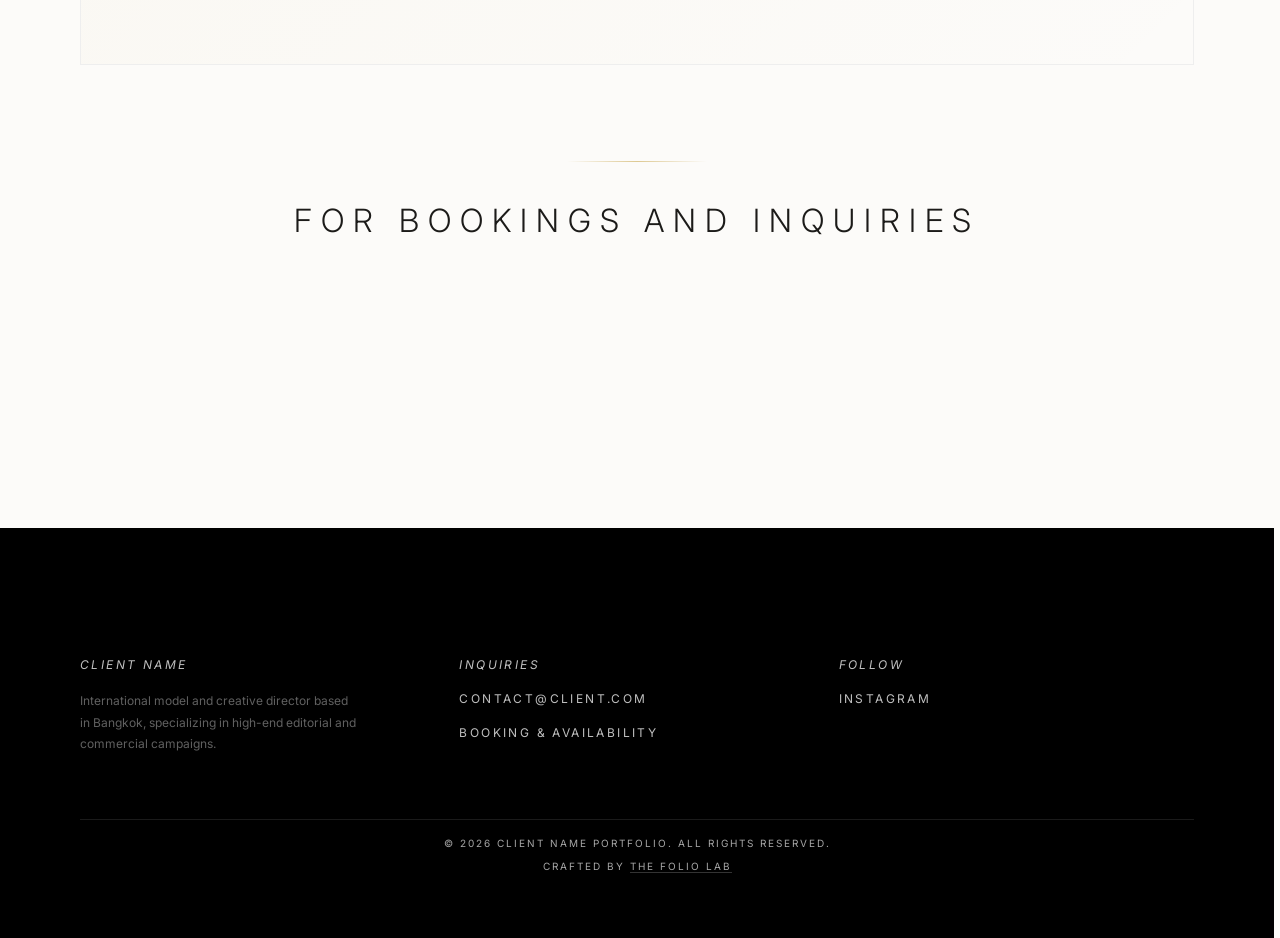
==== commit 637aca94: "Update 8" ====
--- a/about.html
+++ b/about.html
@@ -50,7 +50,7 @@
 <body>
 
     <script src="nav.js"></script>
-    <section style="padding-top: 96px; border-top: none;">
+    <section class="about-hero-section" style="padding-top: 96px; border-top: none;">
         <div class="container">
             <div style="grid-column: span 12;">
                 <h2 class="page-header">
@@ -72,6 +72,7 @@
                 </div>
             </div>
         </div>
+        <div class="luxury-scroll-hint about-scroll-hint" aria-hidden="true">Scroll</div>
     </section>
 
     <section class="container luxury-clients-section luxury-clients-section--about" style="background: var(--surface);">
@@ -81,16 +82,31 @@
                 <span lang="th">ลูกค้าที่ร่วมงาน</span>
             </h2>
             <div class="reveal reveal-fade delay-1 luxury-clients-row luxury-clients-row--about">
-                <img src="image/brand_icons/vogue.webp" alt="VOGUE" class="brand-logo luxury-brand-logo" loading="lazy" decoding="async">
-                <img src="image/brand_icons/elle.webp" alt="ELLE" class="brand-logo luxury-brand-logo" loading="lazy" decoding="async">
-                <img src="image/brand_icons/cartier.webp" alt="CARTIER" class="brand-logo luxury-brand-logo" loading="lazy" decoding="async">
-                <img src="image/brand_icons/armani.webp" alt="ARMANI" class="brand-logo luxury-brand-logo" loading="lazy" decoding="async">
-                <img src="image/brand_icons/levi.webp" alt="LEVI'S" class="brand-logo luxury-brand-logo" loading="lazy" decoding="async">
+                <figure class="luxury-client-entry">
+                    <span>01</span>
+                    <img src="image/brand_icons/vogue.webp" alt="VOGUE" class="brand-logo luxury-brand-logo" loading="lazy" decoding="async">
+                </figure>
+                <figure class="luxury-client-entry">
+                    <span>02</span>
+                    <img src="image/brand_icons/elle.webp" alt="ELLE" class="brand-logo luxury-brand-logo" loading="lazy" decoding="async">
+                </figure>
+                <figure class="luxury-client-entry">
+                    <span>03</span>
+                    <img src="image/brand_icons/cartier.webp" alt="CARTIER" class="brand-logo luxury-brand-logo" loading="lazy" decoding="async">
+                </figure>
+                <figure class="luxury-client-entry">
+                    <span>04</span>
+                    <img src="image/brand_icons/armani.webp" alt="ARMANI" class="brand-logo luxury-brand-logo" loading="lazy" decoding="async">
+                </figure>
+                <figure class="luxury-client-entry">
+                    <span>05</span>
+                    <img src="image/brand_icons/levi.webp" alt="LEVI'S" class="brand-logo luxury-brand-logo" loading="lazy" decoding="async">
+                </figure>
             </div>
         </div>
     </section>
 
-    <section class="container" style="padding-bottom: 160px;">
+    <section class="container luxury-about-manifesto-section" style="padding-bottom: 160px;">
         <div style="grid-column: span 12;">
             <div class="reveal reveal-emotional luxury-manifesto-block" style="padding: 96px; border: 1px solid #eee;">
                 <p class="editorial-quote">
--- a/style.css
+++ b/style.css
@@ -28,6 +28,7 @@
     --alt-bg: #F9F8F5; /* Warm off-white */
     --border-subtle: rgba(28, 27, 25, 0.08); /* Tinted subtle border */
     --scrollbar-thumb: rgba(28, 27, 25, 0.3); /* More visible scrollbar */
+    --mobile-viewport-overbleed: 0px;
 }
 
 [data-theme="dark"] {
@@ -46,6 +47,49 @@
 html {
     width: 100%;
     scrollbar-gutter: stable; /* Prevents layout shift when modals open */
+}
+
+html.splash-active {
+    background: #070707;
+    color-scheme: dark;
+}
+
+html.splash-active body {
+    background: #070707;
+}
+
+html.splash-active::before {
+    content: "";
+    position: fixed;
+    inset: -40vh -40vw;
+    background: #070707;
+    z-index: 9998;
+    pointer-events: none;
+}
+
+html.splash-active body::before {
+    content: "";
+    position: fixed;
+    inset: -40vh -40vw;
+    background: #070707;
+    z-index: 9998;
+    pointer-events: none;
+}
+
+html.splash-active .app-transition-curtain {
+    background: #070707;
+}
+
+html.splash-active body > :not(#splash-screen) {
+    visibility: hidden !important;
+}
+
+html.splash-active .hero-atelier-frame,
+html.splash-active .hero-edition-note,
+html.splash-active .luxury-scroll-hint,
+html.splash-active .hero-signature {
+    opacity: 0 !important;
+    visibility: hidden !important;
 }
 
 /* Modern Scrollbar Styling (Vasilina Engine) */
@@ -1128,11 +1172,117 @@
 }
 
 .luxury-clients-shell--about {
-    padding: 96px 0 96px 28px;
+    padding: 76px clamp(26px, 3.4vw, 44px) 58px;
+    border-top: 1px solid rgba(201, 167, 78, 0.12);
+    border-bottom: 1px solid rgba(28, 27, 25, 0.032);
+    background:
+        linear-gradient(90deg, rgba(201, 167, 78, 0.035), transparent 16%, transparent 84%, rgba(201, 167, 78, 0.035)),
+        rgba(252, 251, 249, 0.16);
+}
+
+.luxury-clients-shell--about .luxury-clients-heading {
+    position: relative;
+    display: grid;
+    grid-template-columns: 1fr auto 1fr;
+    align-items: center;
+    gap: clamp(18px, 3vw, 42px);
+    margin-bottom: 38px;
+    text-align: center;
+}
+
+.luxury-clients-shell--about .luxury-clients-heading::before,
+.luxury-clients-shell--about .luxury-clients-heading::after {
+    content: '';
+    height: 1px;
+    background: linear-gradient(to right, transparent, rgba(201, 167, 78, 0.4));
+}
+
+.luxury-clients-shell--about .luxury-clients-heading::after {
+    background: linear-gradient(to left, transparent, rgba(201, 167, 78, 0.4));
 }
 
 .luxury-clients-row--about {
-    gap: clamp(42px, 8vw, 96px);
+    display: grid;
+    grid-template-columns: repeat(5, minmax(118px, 1fr));
+    justify-content: center;
+    gap: clamp(14px, 1.8vw, 26px);
+    width: 100%;
+}
+
+.luxury-client-entry {
+    position: relative;
+    min-height: 104px;
+    display: flex;
+    align-items: center;
+    justify-content: center;
+    padding: 26px 18px 22px;
+    border: 1px solid rgba(201, 167, 78, 0.14);
+    background: rgba(252, 251, 249, 0.28);
+}
+
+.luxury-client-entry::before,
+.luxury-client-entry::after {
+    content: '';
+    position: absolute;
+    top: 14px;
+    width: 16px;
+    height: 1px;
+    background: rgba(201, 167, 78, 0.42);
+}
+
+.luxury-client-entry::before {
+    left: 14px;
+}
+
+.luxury-client-entry::after {
+    right: 14px;
+}
+
+.luxury-client-entry span {
+    position: absolute;
+    top: 5px;
+    left: 50%;
+    color: var(--gold);
+    font-family: var(--serif);
+    font-size: 19px;
+    font-style: italic;
+    letter-spacing: 0.08em;
+    line-height: 1;
+    transform: translateX(-50%);
+    opacity: 0.78;
+}
+
+.luxury-clients-row--about .luxury-brand-logo {
+    flex: 0 0 auto;
+    max-width: 168px;
+    height: 36px;
+    object-fit: contain;
+    opacity: 0.72;
+    filter: grayscale(1) contrast(0.92);
+    transition: opacity 0.35s ease, filter 0.35s ease, transform 0.35s ease;
+}
+
+.luxury-clients-row--about .luxury-brand-logo:hover {
+    opacity: 1;
+    filter: grayscale(1) contrast(1);
+    transform: translateY(-1px);
+}
+
+.luxury-about-manifesto-section {
+    padding-top: 0;
+}
+
+.about-hero-section {
+    position: relative;
+    min-height: min(100svh, 860px);
+}
+
+.about-scroll-hint {
+    color: rgba(28, 27, 25, 0.7);
+}
+
+.about-scroll-hint::before {
+    background: linear-gradient(to bottom, transparent, var(--gold), transparent);
 }
 
 .digitals-grid--luxury img {
@@ -1694,16 +1844,29 @@
     transform: translateX(-50%);
 }
 
+.comp-card-modal-note .btn-bold {
+    margin: 0;
+    background: linear-gradient(135deg, rgba(252, 251, 249, 0.96), rgba(201, 167, 78, 0.18));
+    color: var(--black);
+    border-color: var(--gold);
+    box-shadow: inset 0 -3px 0 rgba(201, 167, 78, 0.58);
+}
+
 @media (max-width: 390px) {
     .modal-nav { padding: 20px; font-size: 24px; }
 }
 
 @media (max-width: 768px) {
     .modal {
-        --modal-mobile-toolbar-clearance: clamp(148px, 18vh, 220px);
-        --modal-caption-height: 112px;
-        --modal-control-gap: 8px;
-        --modal-control-step: 39px;
+        --modal-mobile-toolbar-clearance: clamp(68px, 8vh, 104px);
+        --modal-mobile-gap: 8px;
+        --modal-mobile-control-height: 36px;
+        --modal-caption-height: 0px;
+        top: calc(-1 * max(24px, env(safe-area-inset-top)));
+        height: calc(100dvh + max(24px, env(safe-area-inset-top)) + max(48px, env(safe-area-inset-bottom)));
+        padding-top: max(24px, env(safe-area-inset-top));
+        padding-bottom: max(48px, env(safe-area-inset-bottom));
+        box-sizing: border-box;
     }
 
     .modal-content {
@@ -1719,12 +1882,35 @@
         max-height: 100svh;
     }
 
+    #compCardModal {
+        display: flex;
+        flex-direction: column;
+        align-items: center;
+        justify-content: center;
+        gap: 16px;
+        padding: calc(28px + max(24px, env(safe-area-inset-top))) 18px calc(var(--modal-mobile-toolbar-clearance) + max(54px, env(safe-area-inset-bottom)));
+    }
+
+    #compCardImg {
+        position: static;
+        max-width: 92vw !important;
+        max-height: calc(100svh - var(--modal-mobile-toolbar-clearance) - 132px) !important;
+        margin: 0;
+        object-fit: contain;
+    }
+
     .comp-card-modal-note {
-        bottom: calc(var(--modal-mobile-toolbar-clearance) + max(24px, env(safe-area-inset-bottom))) !important;
-    }
-
-    #compCardImg {
-        max-height: calc(100svh - 160px) !important;
+        position: static;
+        transform: none;
+        width: auto;
+        text-align: center;
+        margin: 0;
+    }
+
+    .comp-card-modal-note .btn-bold {
+        width: auto;
+        min-width: min(260px, calc(100vw - 72px));
+        margin: 0;
     }
 
     .modal-caption {
@@ -1732,8 +1918,8 @@
         right: 16px;
         bottom: calc(var(--modal-mobile-toolbar-clearance) + max(16px, env(safe-area-inset-bottom)));
         max-width: none;
-        max-height: min(24vh, 190px);
-        padding: 14px 16px;
+        max-height: min(22vh, 176px);
+        padding: 12px 14px;
     }
 
     .modal-caption__text {
@@ -1742,18 +1928,20 @@
 
     .modal-caption-toggle {
         right: 16px;
-        bottom: calc(var(--modal-mobile-toolbar-clearance) + max(16px, env(safe-area-inset-bottom)) + var(--modal-caption-height) + var(--modal-control-gap));
+        bottom: calc(var(--modal-mobile-toolbar-clearance) + max(16px, env(safe-area-inset-bottom)) + var(--modal-caption-height) + var(--modal-mobile-gap));
+        min-height: var(--modal-mobile-control-height);
         font-size: 9px;
         letter-spacing: 0.18em;
-        padding: 10px 12px;
+        padding: 8px 11px;
     }
 
     .modal-fullscreen-toggle {
         right: 16px;
-        bottom: calc(var(--modal-mobile-toolbar-clearance) + max(16px, env(safe-area-inset-bottom)) + var(--modal-caption-height) + var(--modal-control-gap) + var(--modal-control-step));
+        bottom: calc(var(--modal-mobile-toolbar-clearance) + max(16px, env(safe-area-inset-bottom)) + var(--modal-caption-height) + var(--modal-mobile-gap) + var(--modal-mobile-control-height) + var(--modal-mobile-gap));
+        min-height: var(--modal-mobile-control-height);
         font-size: 9px;
         letter-spacing: 0.18em;
-        padding: 10px 12px;
+        padding: 8px 11px;
     }
 
     .modal:not(.has-caption-controls) .modal-fullscreen-toggle {
@@ -1881,7 +2069,7 @@
     nav.nav-open .mobile-toggle span:nth-child(1) { transform: translateY(4.5px) rotate(45deg); }
     nav.nav-open .mobile-toggle span:nth-child(2) { transform: translateY(-4.5px) rotate(-45deg); }
 
-    .dropdown { width: 100%; display: flex; flex-direction: column; align-items: center; }
+    .dropdown { width: auto; display: flex; flex-direction: column; align-items: center; }
 
     /* Editorial Mobile Typography */
     .nav-links > a, .dropdown-trigger {
@@ -1893,7 +2081,8 @@
         color: var(--text);
         display: flex !important;
         justify-content: center;
-        width: 100%;
+        width: auto;
+        padding: 6px 0;
     }
 
     /* Animation for links when menu opens */
@@ -1927,7 +2116,7 @@
         padding: 8px 0 16px 0;
     }
 
-    .dropdown-content a { font-size: 11px !important; text-transform: uppercase !important; letter-spacing: 0.3em !important; opacity: 0.4; padding: 4px 0 !important; transform: none !important; transition-delay: 0s !important; }
+    .dropdown-content a { font-size: 11px !important; text-transform: uppercase !important; letter-spacing: 0.3em !important; opacity: 0.4; padding: 2px 0 !important; width: auto !important; transform: none !important; transition-delay: 0s !important; }
     .dropdown-content a.active { opacity: 1 !important; color: var(--gold) !important; }
     .lang-switch { margin-top: 24px; font-size: 14px; }
     .dropdown-trigger::after { display: none; }
@@ -1946,16 +2135,77 @@
 
 /* Small Tablets & Large Mobiles (768px and below) */
 @media (max-width: 768px) {
-    :root { --margin: 48px; --gutter: 16px; }
+    :root {
+        --margin: 48px;
+        --gutter: 16px;
+        --mobile-viewport-overbleed: 15vh;
+    }
+    html, body { background: var(--bg); }
+
+    .nav-links,
+    .app-transition-curtain {
+        height: 115svh;
+        min-height: 115svh;
+    }
     
     h1 { font-size: 64px; }
-    .splash-logo { font-size: 32px; }
+    .splash-logo { font-size: 26px; }
     h2 { font-size: 36px; margin-bottom: 48px; }
     .page-header { font-size: 38px; }
     
     .container { grid-template-columns: 1fr; } /* Simplifies layout for tablets */
 
     nav { padding: 0 24px; }
+
+    .splash-screen {
+        top: calc(-1 * var(--mobile-viewport-overbleed));
+        background: #070707;
+        isolation: isolate;
+        overflow: visible;
+        height: calc(100vh + var(--mobile-viewport-overbleed) + var(--mobile-viewport-overbleed));
+        height: calc(100lvh + var(--mobile-viewport-overbleed) + var(--mobile-viewport-overbleed));
+        height: calc(100svh + var(--mobile-viewport-overbleed) + var(--mobile-viewport-overbleed));
+        min-height: calc(100vh + var(--mobile-viewport-overbleed) + var(--mobile-viewport-overbleed));
+        min-height: calc(100svh + var(--mobile-viewport-overbleed) + var(--mobile-viewport-overbleed));
+        padding-top: calc(var(--mobile-viewport-overbleed) + env(safe-area-inset-top));
+        padding-bottom: calc(var(--mobile-viewport-overbleed) + env(safe-area-inset-bottom));
+        box-sizing: border-box;
+    }
+
+    .splash-screen::before {
+        content: "";
+        position: fixed;
+        inset: -30vh -30vw;
+        background: #070707;
+        z-index: 0;
+        pointer-events: none;
+    }
+
+    .splash-screen .splash-shell {
+        position: fixed;
+        top: 50svh;
+        left: 50%;
+        width: min(100vw, 720px);
+        transform: translate(-50%, -50%);
+    }
+
+    .hero {
+        height: 115svh;
+        min-height: 115svh;
+        padding-top: calc(var(--margin) + env(safe-area-inset-top));
+        padding-bottom: calc(var(--margin) + env(safe-area-inset-bottom));
+    }
+
+    .hero-bg {
+        top: 0;
+        bottom: calc(-1 * var(--mobile-viewport-overbleed));
+        height: auto;
+        background-position: center top;
+    }
+
+    .hero-content {
+        padding-bottom: 11vh;
+    }
 
     .hero-signature {
         right: 32px;
@@ -2015,7 +2265,24 @@
         padding-left: 22px;
     }
     .luxury-clients-row--about {
-        gap: 48px;
+        gap: 18px;
+    }
+
+    .luxury-clients-section--about .luxury-clients-shell {
+        padding: 64px 0;
+        text-align: center;
+    }
+
+    .luxury-clients-section--about .luxury-clients-shell::before {
+        display: none;
+    }
+
+    .luxury-clients-section--about .luxury-clients-heading {
+        text-align: center;
+    }
+
+    .luxury-clients-section--about .luxury-clients-row {
+        justify-content: center;
     }
     
     /* About Page Bio */
@@ -2038,15 +2305,16 @@
 @media (max-width: 480px) {
     :root { --margin: 24px; }
     
-    h1 { font-size: 38px; line-height: 1.1; letter-spacing: 0.02em; } /* Smaller to fit narrow screens */
-    .splash-logo { font-size: 28px; line-height: 1.1; letter-spacing: 0.15em; }
+    h1 { font-size: 42px; line-height: 1.04; letter-spacing: 0.02em; } /* Smaller to fit narrow screens */
+    .splash-logo { font-size: 20px; line-height: 1.1; letter-spacing: 0.07em; white-space: nowrap; }
     .hero-tagline { font-size: 11px; letter-spacing: 0.3em; }
     .page-header { font-size: 32px; margin-bottom: 32px; } /* Scales down subpage titles */
     
     nav { height: 64px; }
     .btn-book { padding: 8px 16px; font-size: 12px; }
     
-    #clientNameHero { max-width: 10ch; }
+    #clientNameHero { max-width: 11ch; font-size: 49px; }
+    .hero-content { padding-bottom: 13vh; }
     .hero-btns { flex-direction: column; gap: 14px; }
     .btn-primary, .btn-secondary { padding: 12px 24px; font-size: 12px; letter-spacing: 0.2em; }
     .hero-edition-note { display: none; }
@@ -2076,13 +2344,23 @@
     .featured-grid--luxury .featured-item:nth-child(4) { margin-top: 0; }
     
     /* Revert to stable CSS Columns for mobile masonry */
-    .full-grid { 
-        display: block; 
-        column-count: 2; 
-        column-gap: 16px; 
-    } 
-    .portfolio-column, .masonry-col { display: contents; } 
-    .full-grid img { margin-bottom: 16px; }
+    .full-grid {
+        display: flex;
+        gap: 12px;
+        align-items: flex-start;
+    }
+    .portfolio-column {
+        flex: 1;
+        display: flex;
+        flex-direction: column;
+        gap: 12px;
+    }
+    .masonry-col {
+        display: flex;
+        flex-direction: column;
+        gap: 12px;
+    }
+    .full-grid img { margin-bottom: 0; }
 
     /* Measurements */
     .info-strip { grid-template-columns: repeat(2, minmax(0, 1fr)); gap: 12px; padding: 16px 0; }
@@ -2141,10 +2419,33 @@
     .luxury-clients-section { padding-bottom: 88px; }
     .luxury-clients-shell,
     .luxury-clients-shell--about { padding-left: 16px; }
+    .luxury-clients-section--about .luxury-clients-shell {
+        padding: 46px 0 18px;
+    }
     .luxury-clients-title,
-    .luxury-clients-heading { margin-bottom: 24px; font-size: 11px; letter-spacing: 0.24em; }
+    .luxury-clients-heading { margin-bottom: 34px; font-size: 11px; letter-spacing: 0.24em; }
     .luxury-clients-row,
-    .luxury-clients-row--about { gap: 24px 28px; }
+    .luxury-clients-row--about {
+        display: grid;
+        grid-template-columns: repeat(2, 1fr);
+        justify-content: flex-start;
+        gap: 16px;
+    }
+    .luxury-clients-section--about .luxury-clients-row {
+        justify-content: center;
+    }
+    .luxury-clients-section--about .luxury-client-entry {
+        min-height: 86px;
+        padding: 24px 14px 18px;
+    }
+    .luxury-clients-section--about .luxury-client-entry:last-child {
+        grid-column: 1 / -1;
+        justify-self: center;
+        width: calc(50% - 8px);
+    }
+    .luxury-clients-section--about .luxury-brand-logo {
+        height: 30px;
+    }
     .luxury-brand-logo { height: 22px; }
     .cta-section__eyebrow { font-size: 10px; letter-spacing: 0.24em; }
     .cta-section__copy { font-size: 18px; margin-top: 20px; }
@@ -2195,6 +2496,7 @@
 }
 .splash-shell {
     position: relative;
+    z-index: 1;
     display: flex;
     flex-direction: column;
     align-items: center;
